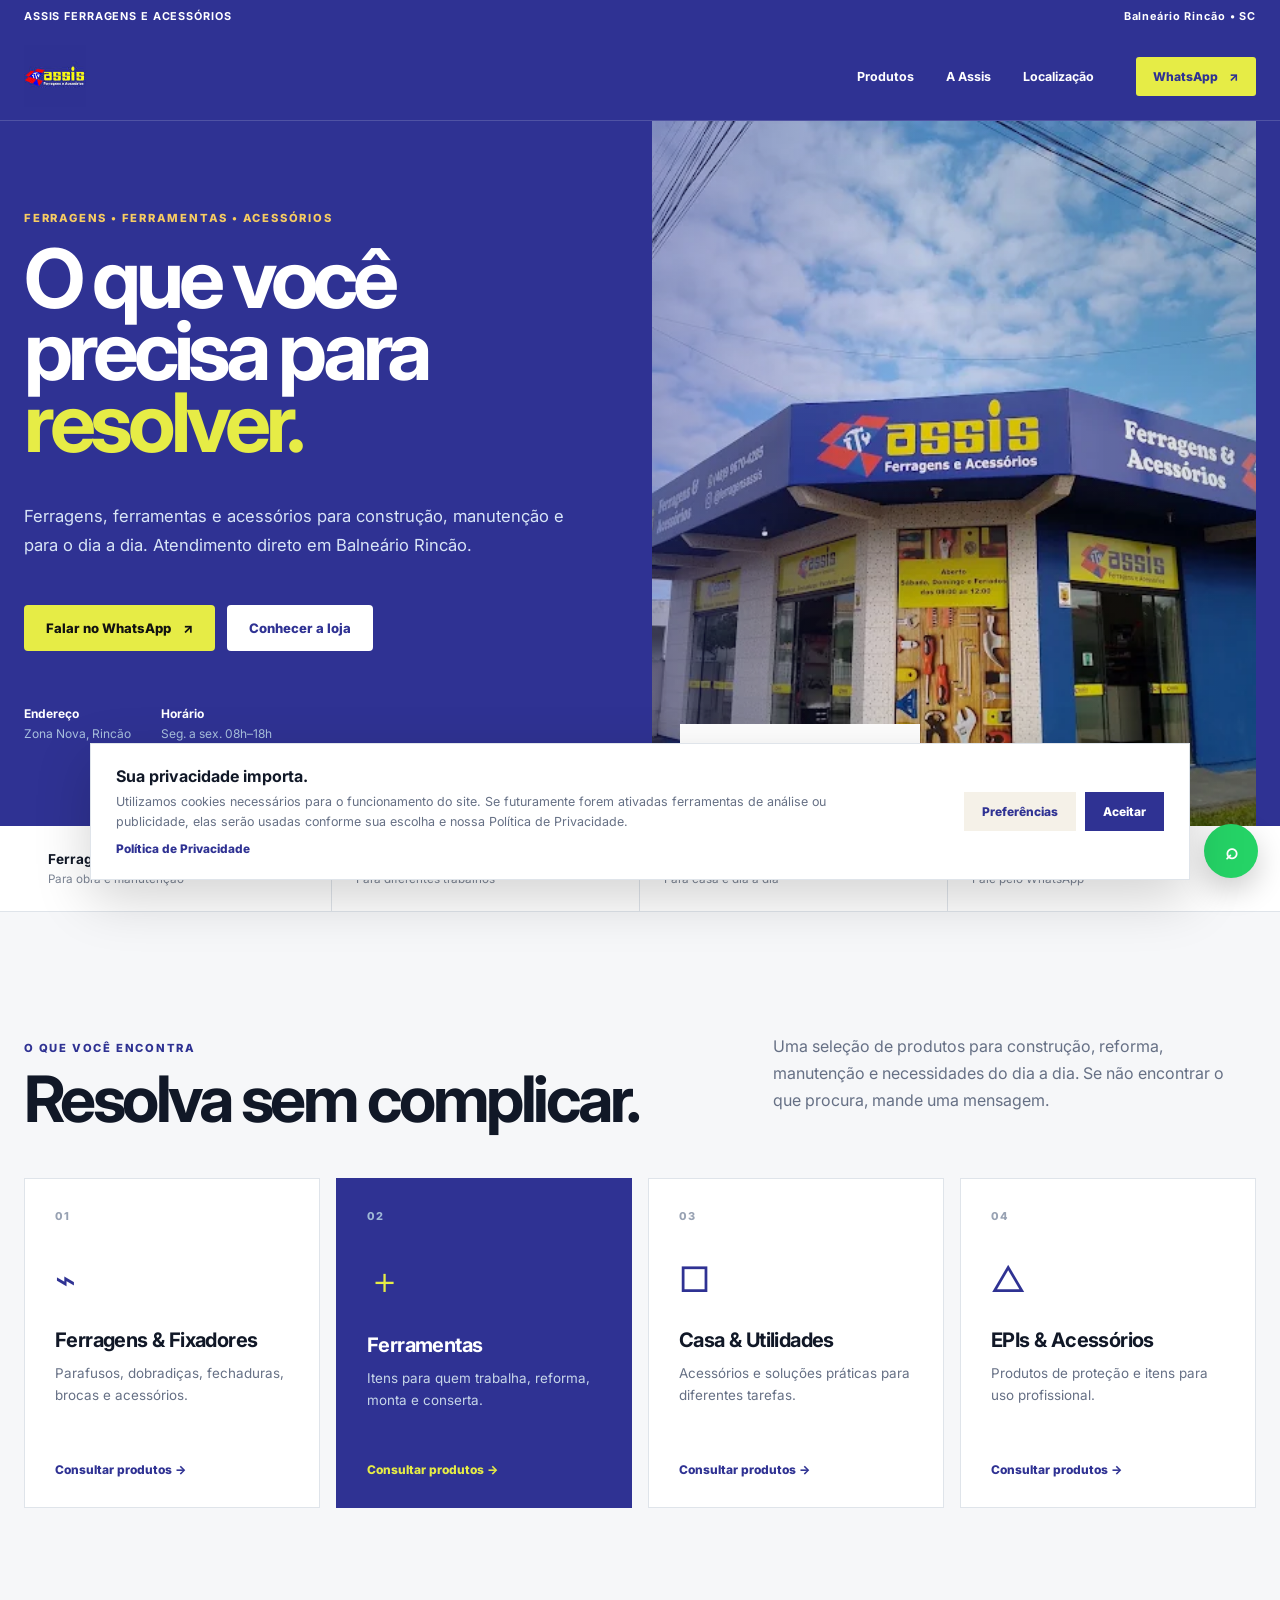
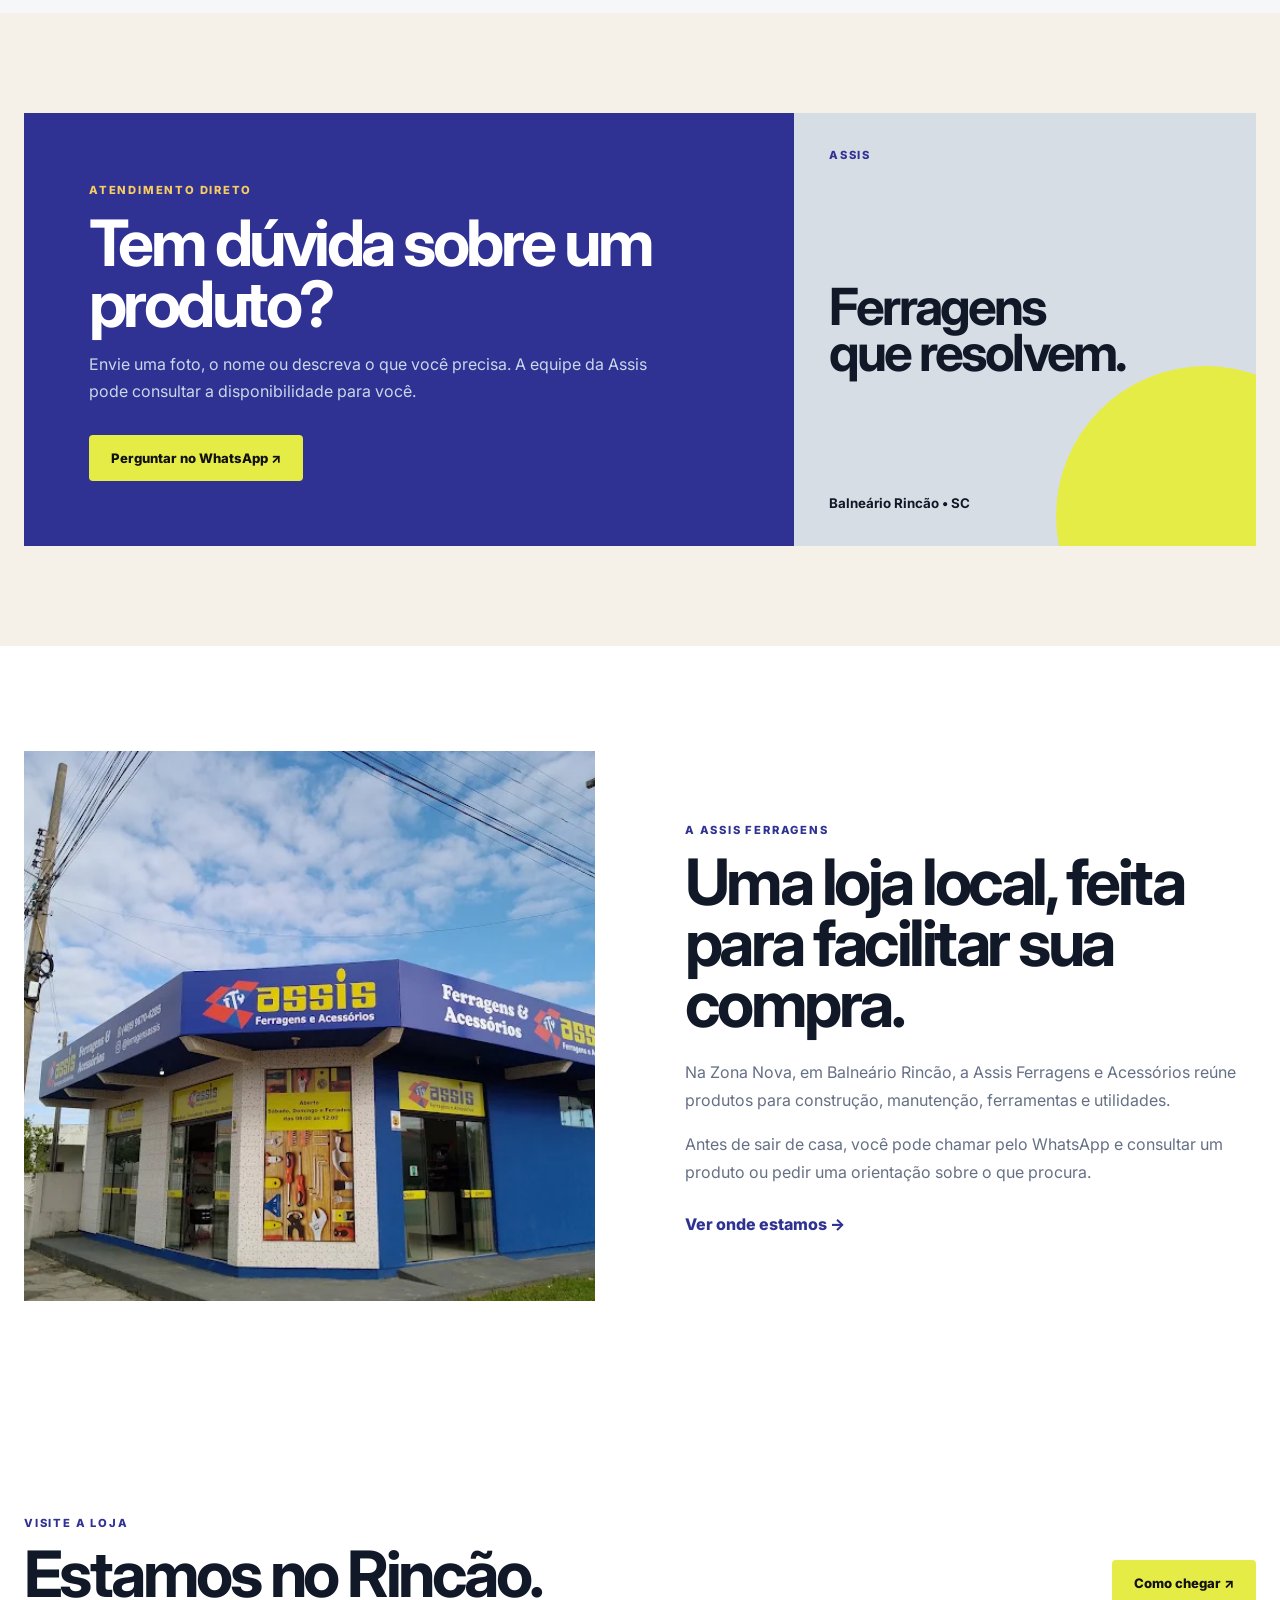
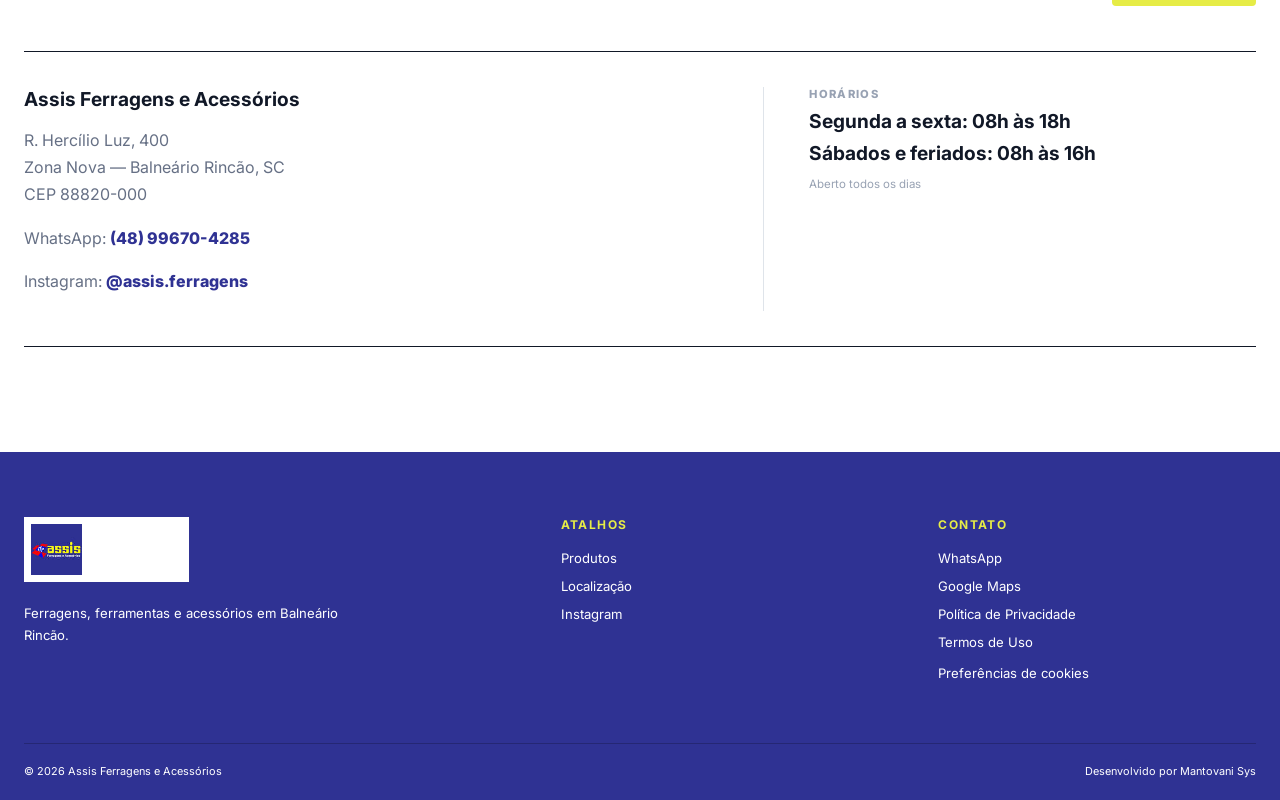
==== index.html @ 4deb63cb "Atualiza botão Como chegar para rota no Google Maps" ====
<!doctype html>
<html lang="pt-BR">

<head>
    <meta charset="utf-8">
    <meta name="viewport" content="width=device-width,initial-scale=1">
    <meta name="description"
        content="Assis Ferragens e Acessórios em Balneário Rincão. Ferragens, ferramentas, acessórios e soluções para sua casa, obra e manutenção.">
    <meta name="theme-color" content="#0b3b78">
    <link rel="icon" href="images/logo.png">
    <link rel="apple-touch-icon" href="images/logo.png">
    <link rel="manifest" href="site.webmanifest">
    <link rel="preconnect" href="https://fonts.googleapis.com">
    <link rel="preconnect" href="https://fonts.gstatic.com" crossorigin>
    <link href="https://fonts.googleapis.com/css2?family=Inter:wght@400;500;600;700;800;900&display=swap"
        rel="stylesheet">
    <link rel="stylesheet" href="css/global.css">
    <link rel="stylesheet" href="css/header.css">
    <link rel="stylesheet" href="css/sections.css">
    <link rel="stylesheet" href="css/footer.css">
    <link rel="stylesheet" href="css/responsive.css">
    <title>Assis Ferragens e Acessórios | Balneário Rincão</title>
</head>

<body>
    <header class="site-header">
        <div class="top-strip">
            <div class="container top-strip-inner"><span>ASSIS FERRAGENS E ACESSÓRIOS</span><span>Balneário Rincão •
                    SC</span></div>
        </div>
        <div class="nav-wrap">
            <div class="container nav">
                <a class="brand" href="#inicio" aria-label="Assis Ferragens"><img src="images/logo.png"
                        alt="Assis Ferragens e Acessórios"></a>
                <nav class="desktop-nav" aria-label="Navegação principal"><a href="#produtos">Produtos</a><a
                        href="#sobre">A Assis</a><a href="#localizacao">Localização</a></nav>
                <a class="nav-whatsapp" href="https://wa.me/5548996704285" target="_blank" rel="noopener">WhatsApp
                    <span>↗</span></a>
                <button class="menu-btn" aria-label="Abrir menu" aria-expanded="false">☰</button>
            </div>
            <nav class="mobile-nav" aria-label="Menu mobile"><a href="#produtos">Produtos</a><a href="#sobre">A
                    Assis</a><a href="#localizacao">Localização</a><a class="mobile-cta"
                    href="https://wa.me/5548996704285" target="_blank" rel="noopener">Falar no WhatsApp</a></nav>
        </div>
    </header>
    <main>
        <section class="hero" id="inicio">
            <div class="container hero-grid">
                <div class="hero-copy">
                    <span class="eyebrow">FERRAGENS • FERRAMENTAS • ACESSÓRIOS</span>
                    <h1>O que você precisa para <em>resolver.</em></h1>
                    <p>Ferragens, ferramentas e acessórios para construção, manutenção e para o dia a dia. Atendimento
                        direto em Balneário Rincão.</p>
                    <div class="hero-actions"><a class="btn btn-primary" href="https://wa.me/5548996704285"
                            target="_blank" rel="noopener">Falar no WhatsApp <span>↗</span></a><a class="btn btn-light"
                            href="#produtos">Conhecer a loja</a></div>
                    <div class="hero-meta"><span><strong>Endereço</strong>Zona Nova,
                            Rincão</span><span><strong>Horário</strong>Seg. a sex. 08h–18h</span></div>
                </div>
                <div class="hero-photo"><img src="images/faxada.png" alt="Fachada da Assis Ferragens e Acessórios">
                    <div class="photo-label"><span>ASSIS FERRAGENS</span><strong>Uma loja perto de você.</strong></div>
                </div>
            </div>
        </section>
        <section class="trust-bar">
            <div class="container trust-grid">
                <div><strong>Ferragens</strong><span>Para obra e manutenção</span></div>
                <div><strong>Ferramentas</strong><span>Para diferentes trabalhos</span></div>
                <div><strong>Acessórios</strong><span>Para casa e dia a dia</span></div>
                <div><strong>Atendimento direto</strong><span>Fale pelo WhatsApp</span></div>
            </div>
        </section>
        <section class="section products" id="produtos">
            <div class="container">
                <div class="section-head split">
                    <div><span class="eyebrow">O que você encontra</span>
                        <h2>Resolva sem complicar.</h2>
                    </div>
                    <p>Uma seleção de produtos para construção, reforma, manutenção e necessidades do dia a dia. Se não
                        encontrar o que procura, mande uma mensagem.</p>
                </div>
                <div class="product-grid">
                    <article class="product-card"><span class="product-number">01</span>
                        <div class="product-icon">⌁</div>
                        <h3>Ferragens & Fixadores</h3>
                        <p>Parafusos, dobradiças, fechaduras, brocas e acessórios.</p><a
                            href="https://wa.me/5548996704285?text=Ol%C3%A1%2C%20procuro%20ferragens%20e%20fixadores."
                            target="_blank" rel="noopener">Consultar produtos →</a>
                    </article>
                    <article class="product-card dark"><span class="product-number">02</span>
                        <div class="product-icon">＋</div>
                        <h3>Ferramentas</h3>
                        <p>Itens para quem trabalha, reforma, monta e conserta.</p><a
                            href="https://wa.me/5548996704285?text=Ol%C3%A1%2C%20procuro%20ferramentas." target="_blank"
                            rel="noopener">Consultar produtos →</a>
                    </article>
                    <article class="product-card"><span class="product-number">03</span>
                        <div class="product-icon">□</div>
                        <h3>Casa & Utilidades</h3>
                        <p>Acessórios e soluções práticas para diferentes tarefas.</p><a
                            href="https://wa.me/5548996704285?text=Ol%C3%A1%2C%20procuro%20produtos%20para%20casa."
                            target="_blank" rel="noopener">Consultar produtos →</a>
                    </article>
                    <article class="product-card"><span class="product-number">04</span>
                        <div class="product-icon">△</div>
                        <h3>EPIs & Acessórios</h3>
                        <p>Produtos de proteção e itens para uso profissional.</p><a
                            href="https://wa.me/5548996704285?text=Ol%C3%A1%2C%20procuro%20EPIs%20e%20acess%C3%B3rios."
                            target="_blank" rel="noopener">Consultar produtos →</a>
                    </article>
                </div>
            </div>
        </section>
        <section class="showcase">
            <div class="container showcase-grid">
                <div class="showcase-copy"><span class="eyebrow">Atendimento direto</span>
                    <h2>Tem dúvida sobre um produto?</h2>
                    <p>Envie uma foto, o nome ou descreva o que você precisa. A equipe da Assis pode consultar a
                        disponibilidade para você.</p><a class="btn btn-primary" href="https://wa.me/5548996704285"
                        target="_blank" rel="noopener">Perguntar no WhatsApp ↗</a>
                </div>
                <div class="showcase-card"><span>ASSIS</span><strong>Ferragens<br>que resolvem.</strong><small>Balneário
                        Rincão • SC</small></div>
            </div>
        </section>
        <section class="section about" id="sobre">
            <div class="container about-grid">
                <div class="about-photo"><img src="images/faxada.png" alt="Fachada da Assis Ferragens e Acessórios"
                        loading="lazy"></div>
                <div class="about-copy"><span class="eyebrow">A Assis Ferragens</span>
                    <h2>Uma loja local, feita para facilitar sua compra.</h2>
                    <p>Na Zona Nova, em Balneário Rincão, a Assis Ferragens e Acessórios reúne produtos para construção,
                        manutenção, ferramentas e utilidades.</p>
                    <p>Antes de sair de casa, você pode chamar pelo WhatsApp e consultar um produto ou pedir uma
                        orientação sobre o que procura.</p><a class="text-link" href="#localizacao">Ver onde estamos
                        →</a>
                </div>
            </div>
        </section>

        <section class="section location" id="localizacao">
            <div class="container">
                <div class="location-head">
                    <div><span class="eyebrow">Visite a loja</span>
                        <h2>Estamos no Rincão.</h2>
                    </div><a class="btn btn-primary"
                        href="https://www.google.com/maps/dir/?api=1&destination=R.%20Herc%C3%ADlio%20Luz%2C%20400%2C%20Balne%C3%A1rio%20Rinc%C3%A3o%2C%20SC"
                        target="_blank" rel="noopener">Como chegar ↗</a>
                </div>
                <div class="location-card">
                    <div><strong>Assis Ferragens e Acessórios</strong>
                        <p>R. Hercílio Luz, 400<br>Zona Nova — Balneário Rincão, SC<br>CEP 88820-000</p>
                        <p>WhatsApp: <a href="https://wa.me/5548996704285" target="_blank" rel="noopener">(48)
                                99670-4285</a></p>
                        <p>Instagram: <a href="https://www.instagram.com/assis.ferragens/" target="_blank"
                                rel="noopener">@assis.ferragens</a></p>
                    </div>
                    <div><span>Horários</span><strong>Segunda a sexta: 08h às 18h</strong><strong>Sábados e feriados:
                            08h às 16h</strong><small>Aberto todos os dias</small></div>
                </div>
            </div>
        </section>
    </main>
    <footer>
        <div class="container footer-grid">
            <div><img src="images/logo.png" alt="Assis Ferragens" class="footer-logo">
                <p>Ferragens, ferramentas e acessórios em Balneário Rincão.</p>
            </div>
            <div>
                <h3>Atalhos</h3><a href="#produtos">Produtos</a><a href="#localizacao">Localização</a><a
                    href="https://www.instagram.com/assis.ferragens/" target="_blank" rel="noopener">Instagram</a>
            </div>
            <div>
                <h3>Contato</h3><a href="https://wa.me/5548996704285" target="_blank" rel="noopener">WhatsApp</a><a
                    href="https://www.google.com/maps/search/?api=1&query=Assis%20Ferragens%20e%20Acess%C3%B3rios%2C%20Balne%C3%A1rio%20Rinc%C3%A3o%2C%20SC"
                    target="_blank" rel="noopener">Google Maps</a><a href="politica-de-privacidade.html">Política de
                    Privacidade</a><a href="termos-de-uso.html">Termos de Uso</a><button class="footer-cookie-link"
                    type="button" data-cookie-settings>Preferências de cookies</button>
            </div>
        </div>
        <div class="container footer-bottom"><span>© <span id="year"></span> Assis Ferragens e
                Acessórios</span><span>Desenvolvido por Mantovani Sys</span></div>
    </footer>
    <div class="cookie-banner" id="cookie-banner" role="dialog" aria-labelledby="cookie-title"
        aria-describedby="cookie-text" hidden>
        <div><strong id="cookie-title">Sua privacidade importa.</strong>
            <p id="cookie-text">Utilizamos cookies necessários para o funcionamento do site. Se futuramente forem
                ativadas ferramentas de análise ou publicidade, elas serão usadas conforme sua escolha e nossa Política
                de Privacidade.</p><a href="politica-de-privacidade.html">Política de Privacidade</a>
        </div>
        <div class="cookie-actions"><button class="cookie-secondary" type="button"
                data-cookie-settings>Preferências</button><button class="cookie-primary" type="button"
                data-cookie-accept>Aceitar</button></div>
    </div>
    <div class="cookie-modal" id="cookie-modal" role="dialog" aria-modal="true" aria-labelledby="cookie-modal-title"
        hidden>
        <div class="cookie-modal-card"><button class="cookie-close" type="button" data-cookie-close
                aria-label="Fechar">×</button><span class="eyebrow">Privacidade</span>
            <h2 id="cookie-modal-title">Preferências de cookies</h2>
            <p>Escolha quais categorias de cookies não essenciais você permite. Os necessários permanecem ativos para o
                funcionamento básico do site.</p>
            <label class="cookie-option"><span><strong>Necessários</strong><small>Funcionamento básico e
                        segurança.</small></span><input type="checkbox" checked disabled></label>
            <label class="cookie-option"><span><strong>Análise</strong><small>Métricas de acesso e
                        desempenho.</small></span><input id="cookie-analytics" type="checkbox"></label>
            <label class="cookie-option"><span><strong>Publicidade</strong><small>Recursos de publicidade, como Google
                        Ads, quando ativados.</small></span><input id="cookie-ads" type="checkbox"></label>
            <div class="cookie-modal-actions"><button class="cookie-secondary" type="button"
                    data-cookie-close>Cancelar</button><button class="cookie-primary" type="button"
                    data-cookie-save>Salvar preferências</button></div>
        </div>
    </div>
    <a class="floating-whatsapp" href="https://wa.me/5548996704285" target="_blank" rel="noopener"
        aria-label="Falar no WhatsApp">⌕</a>
    <script src="js/main.js"></script>
</body>

</html>
---- css/global.css ----
@import url("./variables.css");

* {
    box-sizing: border-box
}

html {
    scroll-behavior: smooth
}

body {
    margin: 0;
    background: #f6f7f9;
    color: var(--text);
    font-family: Inter, Arial, sans-serif;
    -webkit-font-smoothing: antialiased
}

a {
    text-decoration: none;
    color: inherit
}

img {
    max-width: 100%;
    display: block
}

button {
    font: inherit
}

.container {
    width: min(calc(100% - 48px), 1240px);
    margin: auto
}

.section {
    padding: 105px 0
}

.eyebrow {
    display: inline-block;
    font-size: .7rem;
    font-weight: 800;
    letter-spacing: .16em;
    color: var(--blue);
    text-transform: uppercase
}

.section-head {
    margin-bottom: 48px
}

.section-head h2,
.location h2 {
    font-size: clamp(2.5rem, 5vw, 4.5rem);
    line-height: .98;
    letter-spacing: -.055em;
    margin: 12px 0 0
}

.section-head p {
    max-width: 560px;
    color: #667085;
    line-height: 1.7
}

.section-head.split {
    display: grid;
    grid-template-columns: 1fr .7fr;
    gap: 60px;
    align-items: end
}

.section-head.centered {
    text-align: center
}

.section-head.centered p {
    margin: 18px auto 0
}

.btn {
    display: inline-flex;
    align-items: center;
    justify-content: center;
    gap: 12px;
    padding: 15px 22px;
    border-radius: 4px;
    font-size: .82rem;
    font-weight: 800;
    transition: .25s
}

.btn:hover {
    transform: translateY(-2px)
}

.btn-primary {
    background: var(--yellow);
    color: #111
}

.btn-light {
    background: #fff;
    color: var(--blue)
}

.text-link {
    display: inline-block;
    margin-top: 12px;
    color: var(--blue);
    font-weight: 800
}

.legal-page {
    background: #f6f7f9;
    padding: 90px 0
}

.legal-page .container {
    max-width: 900px
}

.legal-page h1 {
    font-size: clamp(2.8rem, 6vw, 5rem);
    line-height: .95;
    letter-spacing: -.06em;
    margin: 14px 0 12px;
    color: hsl(238, 52%, 38%)
}

.legal-page h2 {
    font-size: 1.25rem;
    margin: 38px 0 10px;
    color: #111827
}

.legal-page p {
    color: #667085;
    line-height: 1.8;
    font-size: .92rem
}

.legal-page a {
    color: hsl(238, 52%, 38%);
    font-weight: 700
}

.legal-updated {
    font-size: .75rem !important;
    color: #98a2b3 !important;
    margin-bottom: 45px
}

.legal-page .text-link {
    display: inline-block;
    margin-top: 30px
}
---- css/header.css ----
.site-header {
    position: sticky;
    top: 0;
    z-index: 100;
    background: hsl(238, 52%, 38%)
}

.top-strip {
    background: hsl(238, 52%, 38%);
    color: #fff;
    font-size: .68rem;
    font-weight: 700;
    letter-spacing: .08em
}

.top-strip-inner {
    min-height: 32px;
    display: flex;
    justify-content: space-between;
    align-items: center
}

.nav-wrap {
    border-bottom: 1px solid rgba(255, 255, 255, .16);
    background: hsl(238, 52%, 38%)
}

.nav {
    height: 88px;
    display: flex;
    align-items: center;
    gap: 42px
}

.brand {
    width: 170px;
    flex: none
}

.brand img {
    max-height: 62px;
    width: auto;
    object-fit: contain
}

.desktop-nav {
    display: flex;
    align-items: center;
    gap: 32px;
    margin-left: auto
}

.desktop-nav a {
    font-size: .78rem;
    font-weight: 700;
    color: #fff;
    transition: .2s
}

.desktop-nav a:hover {
    color: hsl(62, 81%, 60%)
}

.nav-whatsapp {
    background: hsl(62, 81%, 60%);
    color: hsl(238, 52%, 38%);
    padding: 12px 17px;
    border-radius: 3px;
    font-size: .76rem;
    font-weight: 800
}

.nav-whatsapp span {
    margin-left: 8px
}

.menu-btn {
    display: none;
    border: 0;
    background: none;
    color: #fff;
    font-size: 1.7rem
}

.mobile-nav {
    display: none
}
---- css/sections.css ----
.hero {
     position: relative;
     overflow: hidden;
     background: var(--blue);
     color: #fff
 }

 .hero-grid {
     display: grid;
     grid-template-columns: 1.02fr .98fr;
     min-height: 650px
 }

 .hero-copy {
     padding: 90px 65px 85px 0;
     display: flex;
     flex-direction: column;
     justify-content: center;
     position: relative;
     z-index: 2
 }

 .hero-copy .eyebrow {
     color: #f7cc62
 }

 .hero h1 {
     font-size: clamp(3.4rem, 6.4vw, 6.7rem);
     line-height: .88;
     letter-spacing: -.065em;
     margin: 18px 0 26px;
     max-width: 720px
 }

 .hero h1 em {
     font-style: normal;
     color: var(--yellow)
 }

 .hero-copy>p {
     font-size: 1.04rem;
     line-height: 1.75;
     color: #d8e5f6;
     max-width: 610px
 }

 .hero-actions {
     display: flex;
     gap: 12px;
     margin-top: 28px
 }

 .hero-meta {
     display: flex;
     gap: 30px;
     margin-top: 55px;
     color: #a9c1de;
     font-size: .75rem
 }

 .hero-meta span {
     display: flex;
     flex-direction: column;
     gap: 5px
 }

 .hero-meta strong {
     color: #fff
 }

 .hero-photo {
     position: relative;
     min-height: 650px;
     overflow: hidden;
     background: hsl(238, 52%, 30%)
 }

 .hero-photo:after {
     content: "";
     position: absolute;
     inset: 0;
     background: linear-gradient(90deg, hsla(238, 52%, 38%, .35), transparent 45%, rgba(0, 0, 0, .1))
 }

 .hero-photo img {
     width: 100%;
     height: 100%;
     object-fit: cover
 }

 .photo-label {
     position: absolute;
     left: 28px;
     bottom: 28px;
     z-index: 2;
     background: #fff;
     color: #111;
     padding: 18px 22px;
     display: flex;
     flex-direction: column;
     gap: 5px;
     min-width: 240px
 }

 .photo-label span {
     font-size: .65rem;
     letter-spacing: .14em;
     font-weight: 800;
     color: var(--blue)
 }

 .photo-label strong {
     font-size: 1.05rem
 }

 .trust-bar {
     background: #fff;
     border-bottom: 1px solid var(--line)
 }

 .trust-grid {
     display: grid;
     grid-template-columns: repeat(4, 1fr)
 }

 .trust-grid>div {
     padding: 25px 24px;
     border-right: 1px solid var(--line);
     display: flex;
     flex-direction: column;
     gap: 5px
 }

 .trust-grid>div:last-child {
     border-right: 0
 }

 .trust-grid strong {
     font-size: .85rem
 }

 .trust-grid span {
     font-size: .73rem;
     color: #7b8494
 }

 .product-grid {
     display: grid;
     grid-template-columns: repeat(4, 1fr);
     gap: 16px
 }

 .product-card {
     background: #fff;
     border: 1px solid var(--line);
     padding: 30px;
     min-height: 330px;
     display: flex;
     flex-direction: column;
     position: relative;
     transition: .3s
 }

 .product-card:hover {
     transform: translateY(-6px);
     box-shadow: 0 22px 50px rgba(11, 59, 120, .1)
 }

 .product-card.dark {
     background: var(--blue);
     color: #fff;
     border-color: var(--blue)
 }

 .product-number {
     font-size: .68rem;
     font-weight: 800;
     letter-spacing: .12em;
     color: #98a2b3
 }

 .dark .product-number {
     color: #9fb8d7
 }

 .product-icon {
     font-size: 2.2rem;
     margin: 35px 0 28px;
     color: var(--blue)
 }

 .dark .product-icon {
     color: var(--yellow)
 }

 .product-card h3 {
     font-size: 1.25rem;
     margin: 0 0 10px;
     letter-spacing: -.03em
 }

 .product-card p {
     font-size: .84rem;
     line-height: 1.65;
     color: #667085;
     margin: 0
 }

 .dark p {
     color: #c7d6e9
 }

 .product-card a {
     margin-top: auto;
     padding-top: 25px;
     font-size: .75rem;
     font-weight: 800;
     color: var(--blue)
 }

 .dark a {
     color: var(--yellow)
 }

 .showcase {
     background: var(--cream);
     padding: 100px 0
 }

 .showcase-grid {
     display: grid;
     grid-template-columns: 1.25fr .75fr;
     min-height: 390px
 }

 .showcase-copy {
     background: var(--blue);
     color: #fff;
     padding: 65px
 }

 .showcase-copy .eyebrow {
     color: #f7cc62
 }

 .showcase-copy h2 {
     font-size: clamp(2.5rem, 5vw, 4.3rem);
     line-height: .95;
     letter-spacing: -.055em;
     margin: 15px 0
 }

 .showcase-copy p {
     max-width: 570px;
     color: #cad8e9;
     line-height: 1.7;
     margin-bottom: 30px
 }

 .showcase-card {
     background: #d7dde4;
     display: flex;
     flex-direction: column;
     justify-content: space-between;
     padding: 35px;
     position: relative;
     overflow: hidden
 }

 .showcase-card:before {
     content: "";
     position: absolute;
     width: 300px;
     height: 300px;
     border-radius: 50%;
     background: var(--yellow);
     right: -100px;
     bottom: -120px
 }

 .showcase-card span,
 .showcase-card strong,
 .showcase-card small {
     position: relative
 }

 .showcase-card span {
     font-size: .7rem;
     letter-spacing: .16em;
     font-weight: 800;
     color: var(--blue)
 }

 .showcase-card strong {
     font-size: clamp(2.5rem, 4vw, 4rem);
     line-height: .9;
     letter-spacing: -.055em
 }

 .showcase-card small {
     font-weight: 700
 }

 .about {
     background: #fff
 }

 .about-grid {
     display: grid;
     grid-template-columns: 1fr 1fr;
     gap: 90px;
     align-items: center
 }

 .about-photo {
     height: 550px;
     overflow: hidden
 }

 .about-photo img {
     width: 100%;
     height: 100%;
     object-fit: cover
 }

 .about-copy h2 {
     font-size: clamp(2.5rem, 5vw, 4.4rem);
     line-height: .95;
     letter-spacing: -.055em;
     margin: 14px 0 24px
 }

 .about-copy p {
     color: #667085;
     line-height: 1.75;
     max-width: 560px
 }

 .reviews {
     background: #f6f7f9
 }

 .review-layout {
     display: grid;
     grid-template-columns: .75fr 1.25fr;
     gap: 18px
 }

 .review-score {
     background: var(--blue);
     color: #fff;
     padding: 45px;
     display: flex;
     flex-direction: column;
     align-items: flex-start;
     justify-content: center
 }

 .google-mark {
     font-size: 3rem;
     font-weight: 900;
     color: #fff;
     line-height: 1;
     margin-bottom: 28px
 }

 .review-score strong {
     font-size: 1.5rem
 }

 .review-score p {
     color: #c6d6e8;
     line-height: 1.65;
     font-size: .9rem;
     max-width: 340px;
     margin: 12px 0 28px
 }

 .map-card {
     min-height: 390px;
     background: #e7eaee
 }

 .map-card iframe {
     width: 100%;
     height: 100%;
     min-height: 390px;
     border: 0
 }

 .location {
     background: #fff
 }

 .location-head {
     display: flex;
     justify-content: space-between;
     align-items: end;
     margin-bottom: 45px
 }

 .location-card {
     display: grid;
     grid-template-columns: 1.2fr .8fr;
     border-top: 1px solid var(--text);
     border-bottom: 1px solid var(--text);
     padding: 35px 0
 }

 .location-card>div:last-child {
     border-left: 1px solid var(--line);
     padding-left: 45px;
     display: flex;
     flex-direction: column;
     gap: 8px
 }

 .location-card strong {
     font-size: 1.2rem
 }

 .location-card p {
     color: #667085;
     line-height: 1.7
 }

 .location-card a {
     color: var(--blue);
     font-weight: 800
 }

 .location-card span {
     font-size: .7rem;
     text-transform: uppercase;
     letter-spacing: .12em;
     color: #98a2b3;
     font-weight: 800
 }
---- css/footer.css ----
footer {
    background: hsl(238, 52%, 38%);
    color: #fff;
    padding: 65px 0 22px
}

.footer-grid {
    display: grid;
    grid-template-columns: 1.5fr 1fr 1fr;
    gap: 60px
}

.footer-logo {
    width: 165px;
    max-height: 65px;
    object-fit: contain;
    object-position: left center;
    background: #fff;
    padding: 7px;
    margin-bottom: 20px
}

.footer-grid p {
    max-width: 340px;
    line-height: 1.7;
    font-size: .82rem
}

.footer-grid h3 {
    color: hsl(62, 81%, 60%);
    font-size: .75rem;
    text-transform: uppercase;
    letter-spacing: .12em;
    margin: 0 0 18px
}

.footer-grid>div:not(:first-child) a {
    display: block;
    font-size: .82rem;
    margin: 0 0 12px
}

.footer-grid a:hover {
    color: #fff
}

.footer-bottom {
    border-top: 1px solid hsl(238, 52%, 30%);
    margin-top: 50px;
    padding-top: 20px;
    display: flex;
    justify-content: space-between;
    gap: 20px;
    flex-wrap: wrap;
    font-size: .68rem
}

.floating-whatsapp {
    position: fixed;
    right: 22px;
    bottom: 22px;
    width: 54px;
    height: 54px;
    border-radius: 50%;
    display: grid;
    place-items: center;
    background: #25d366;
    color: #fff;
    font-size: 1.35rem;
    font-weight: 900;
    box-shadow: 0 12px 30px rgba(0, 0, 0, .2);
    z-index: 90
}

.review-count {
    font-size: .8rem;
    color: hsl(62, 81%, 60%);
    font-weight: 800;
    margin-top: 6px;
    letter-spacing: .08em
}

.review-score .btn {
    margin-top: 4px
}

.location-card small {
    display: block;
    color: #98a2b3;
    font-size: .72rem;
    margin-top: 4px
}

.footer-cookie-link {
    background: none;
    border: 0;
    color: inherit;
    padding: 0;
    margin: 0 0 12px;
    font: inherit;
    font-size: .82rem;
    text-align: left;
    cursor: pointer
}

.footer-cookie-link:hover {
    color: #fff
}

.cookie-banner {
    position: fixed;
    left: 20px;
    right: 20px;
    bottom: 20px;
    z-index: 200;
    display: flex;
    align-items: center;
    justify-content: space-between;
    gap: 25px;
    background: #fff;
    border: 1px solid #dfe4ea;
    box-shadow: 0 18px 55px rgba(0, 0, 0, .18);
    padding: 22px 25px;
    max-width: 1100px;
    margin: auto
}

.cookie-banner[hidden],
.cookie-modal[hidden] {
    display: none
}

.cookie-banner strong {
    display: block;
    color: #111827;
    margin-bottom: 6px
}

.cookie-banner p {
    margin: 0 0 6px;
    color: #667085;
    font-size: .78rem;
    line-height: 1.55;
    max-width: 760px
}

.cookie-banner a {
    font-size: .74rem;
    color: hsl(238, 52%, 38%);
    font-weight: 800
}

.cookie-actions {
    display: flex;
    gap: 9px;
    flex-shrink: 0
}

.cookie-primary,
.cookie-secondary {
    border: 0;
    padding: 12px 18px;
    font: inherit;
    font-size: .75rem;
    font-weight: 800;
    cursor: pointer
}

.cookie-primary {
    background: hsl(238, 52%, 38%);
    color: #fff
}

.cookie-secondary {
    background: #f5f1e8;
    color: hsl(238, 52%, 38%)
}

.cookie-modal {
    position: fixed;
    inset: 0;
    z-index: 210;
    background: rgba(3, 15, 30, .62);
    display: grid;
    place-items: center;
    padding: 20px
}

.cookie-modal-card {
    position: relative;
    background: #fff;
    width: min(520px, 100%);
    padding: 35px;
    box-shadow: 0 25px 80px rgba(0, 0, 0, .25)
}

.cookie-modal-card h2 {
    font-size: 2rem;
    line-height: 1;
    margin: 10px 0 12px
}

.cookie-modal-card>p {
    color: #667085;
    font-size: .82rem;
    line-height: 1.6
}

.cookie-close {
    position: absolute;
    right: 18px;
    top: 14px;
    border: 0;
    background: none;
    font-size: 1.8rem;
    cursor: pointer;
    color: #667085
}

.cookie-option {
    display: flex;
    align-items: center;
    justify-content: space-between;
    gap: 20px;
    padding: 17px 0;
    border-top: 1px solid #dfe4ea
}

.cookie-option span {
    display: flex;
    flex-direction: column;
    gap: 5px
}

.cookie-option strong {
    font-size: .85rem
}

.cookie-option small {
    font-size: .72rem;
    color: #667085
}

.cookie-option input {
    width: 18px;
    height: 18px;
    accent-color: hsl(238, 52%, 38%)
}

.cookie-modal-actions {
    display: flex;
    justify-content: flex-end;
    gap: 9px;
    margin-top: 25px
}

@media(max-width:700px) {
    .cookie-banner {
        left: 12px;
        right: 12px;
        bottom: 12px;
        display: block;
        padding: 18px
    }

    .cookie-actions {
        margin-top: 15px
    }

    .cookie-primary,
    .cookie-secondary {
        flex: 1
    }

    .cookie-modal-card {
        padding: 28px 22px
    }
}
---- css/responsive.css ----
@media(max-width:1000px) {
    .desktop-nav {
        display: none
    }

    .nav-whatsapp {
        display: none
    }

    .menu-btn {
        display: block;
        margin-left: auto
    }

    .mobile-nav.open {
        display: flex;
        flex-direction: column;
        padding: 12px 24px 24px;
        gap: 4px
    }

    .mobile-nav a {
        padding: 13px 0;
        font-weight: 700;
        border-bottom: 1px solid var(--line)
    }

    .mobile-nav .mobile-cta {
        background: var(--blue);
        color: #fff;
        text-align: center;
        border: 0;
        margin-top: 8px
    }

    .hero-grid {
        grid-template-columns: 1fr
    }

    .hero-copy {
        padding: 75px 0 60px
    }

    .hero-photo {
        min-height: 500px
    }

    .product-grid {
        grid-template-columns: repeat(2, 1fr)
    }

    .about-grid {
        gap: 45px
    }

    .section-head.split {
        grid-template-columns: 1fr
    }

    .review-layout {
        grid-template-columns: 1fr
    }

    .location-card {
        grid-template-columns: 1fr;
        gap: 25px
    }

    .location-card>div:last-child {
        border-left: 0;
        border-top: 1px solid var(--line);
        padding: 25px 0 0
    }

    .footer-grid {
        grid-template-columns: 1fr 1fr
    }

    .footer-grid>div:first-child {
        grid-column: 1/-1
    }
}

@media(max-width:620px) {
    .container {
        width: calc(100% - 30px)
    }

    .top-strip-inner {
        justify-content: center
    }

    .top-strip-inner span:last-child {
        display: none
    }

    .nav {
        height: 72px
    }

    .brand {
        width: 135px
    }

    .brand img {
        max-height: 52px
    }

    .section {
        padding: 75px 0
    }

    .hero-copy {
        padding: 60px 0
    }

    .hero h1 {
        font-size: clamp(3.2rem, 16vw, 5rem)
    }

    .hero-actions {
        flex-direction: column;
        align-items: stretch
    }

    .hero-meta {
        gap: 18px;
        flex-wrap: wrap;
        margin-top: 38px
    }

    .hero-photo {
        min-height: 390px
    }

    .photo-label {
        left: 15px;
        bottom: 15px;
        min-width: 0;
        right: 15px
    }

    .trust-grid {
        grid-template-columns: 1fr 1fr
    }

    .trust-grid>div {
        padding: 20px 15px
    }

    .trust-grid>div:nth-child(2) {
        border-right: 0
    }

    .product-grid {
        grid-template-columns: 1fr
    }

    .product-card {
        min-height: 285px
    }

    .showcase {
        padding: 70px 0
    }

    .showcase-grid {
        grid-template-columns: 1fr
    }

    .showcase-copy {
        padding: 45px 28px
    }

    .showcase-card {
        min-height: 300px
    }

    .about-grid {
        grid-template-columns: 1fr
    }

    .about-photo {
        height: 390px
    }

    .review-score {
        padding: 35px 28px
    }

    .map-card iframe {
        min-height: 330px
    }

    .location-head {
        display: block
    }

    .location-head .btn {
        margin-top: 25px
    }

    .footer-grid {
        grid-template-columns: 1fr;
        gap: 35px
    }

    .footer-grid>div:first-child {
        grid-column: auto
    }

    .footer-bottom {
        display: block
    }

    .footer-bottom span {
        display: block;
        margin-bottom: 8px
    }
}
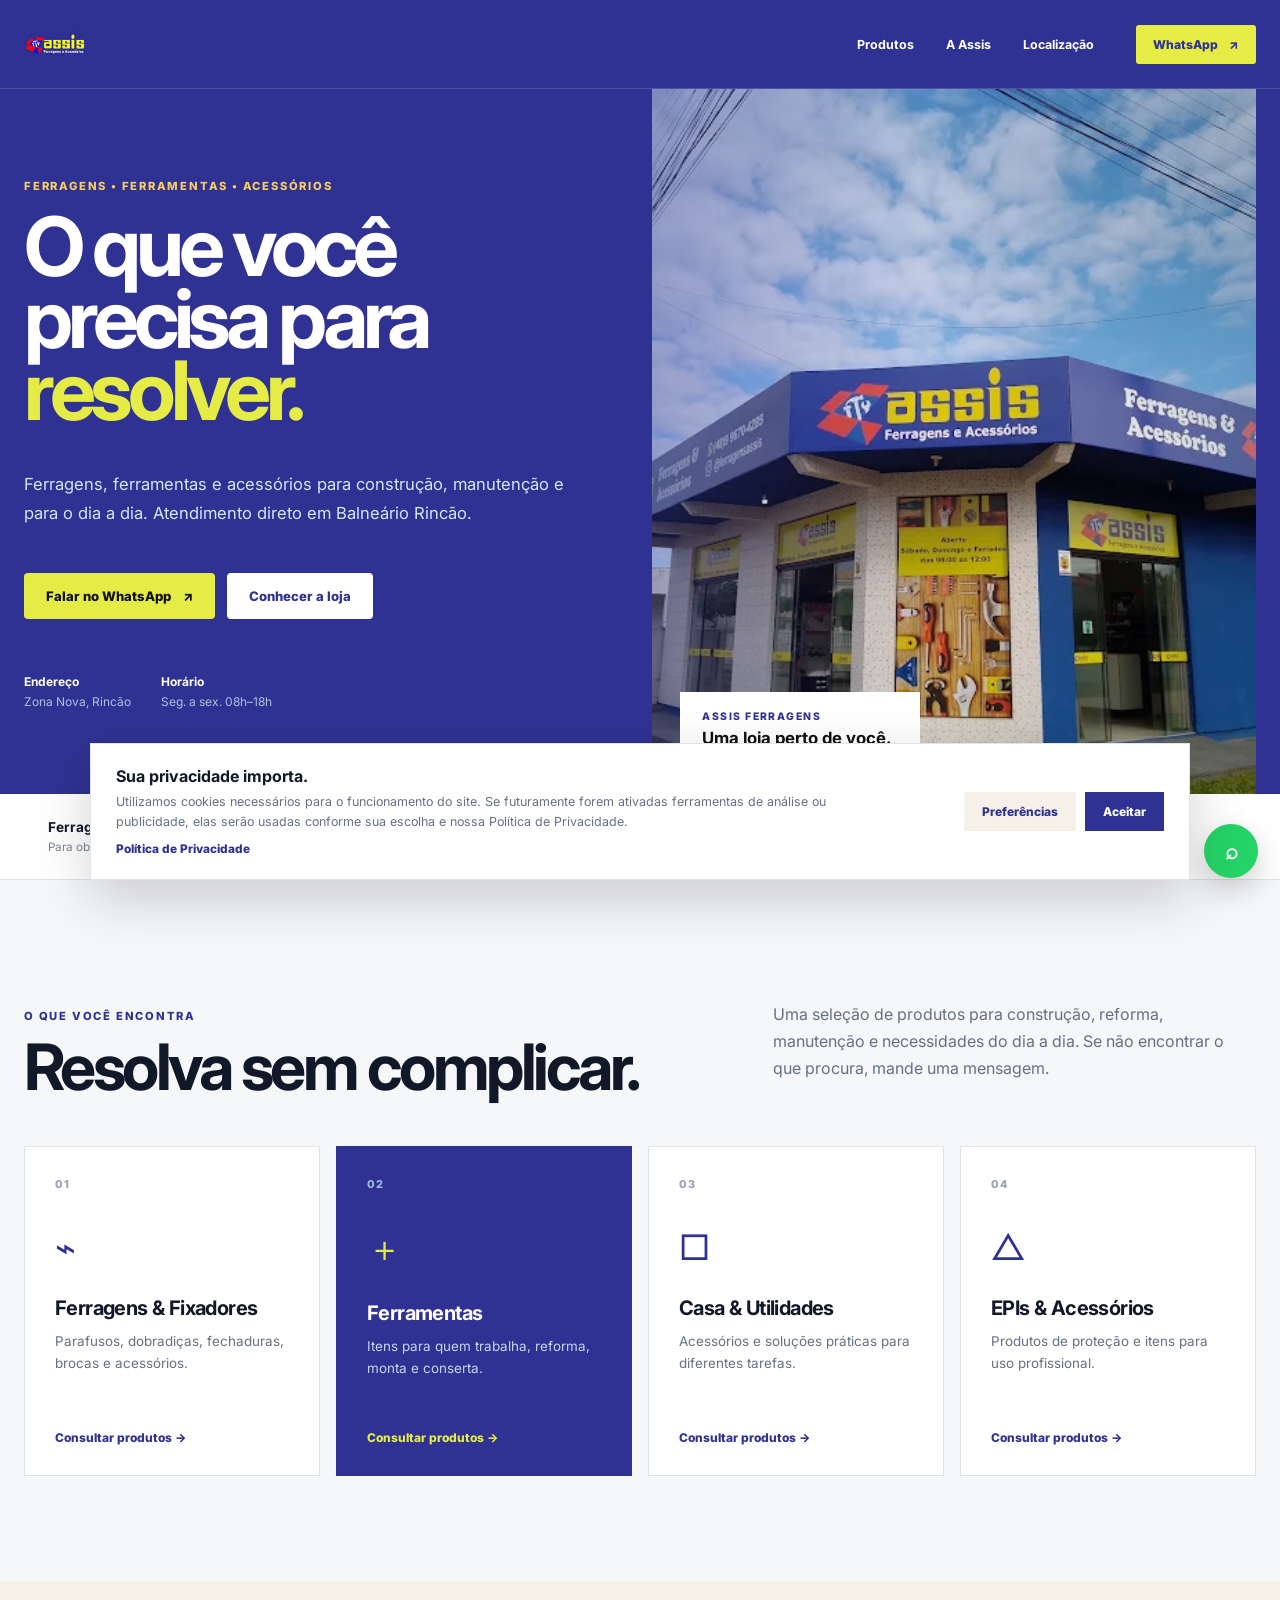
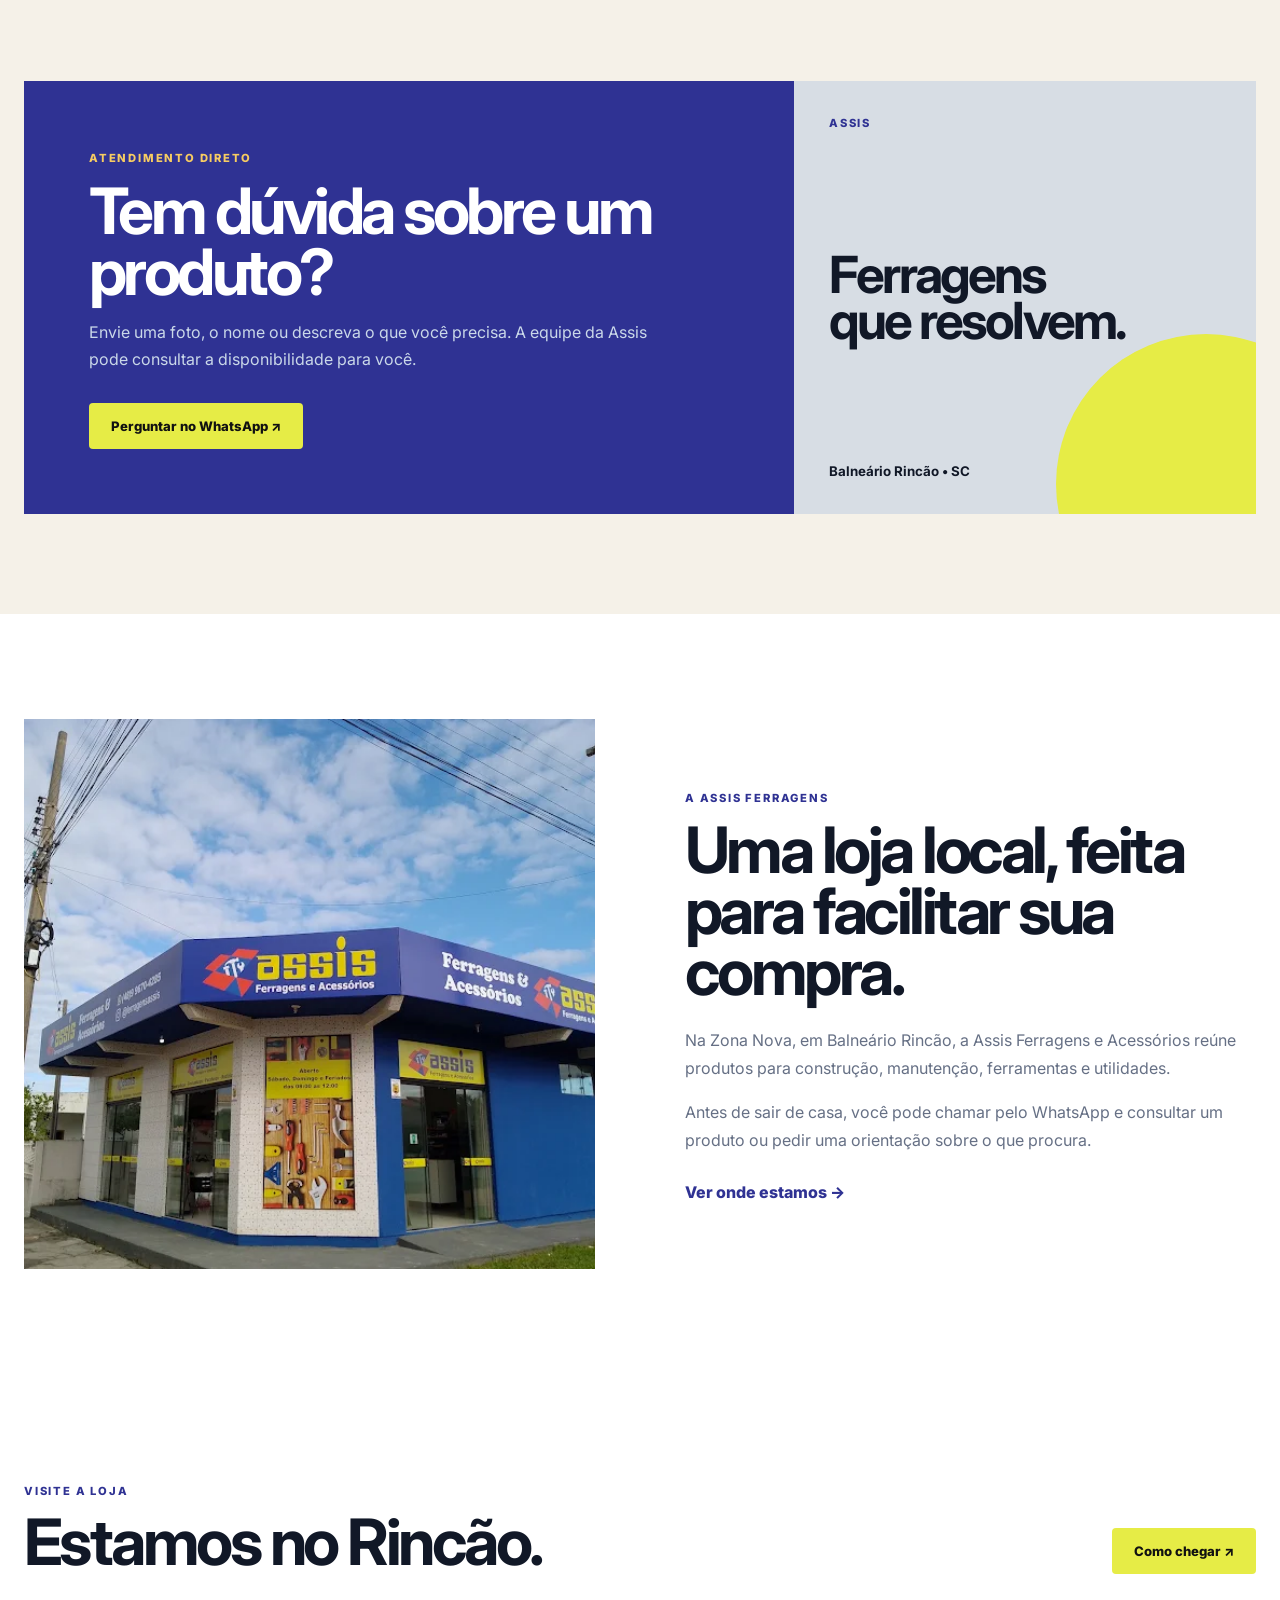
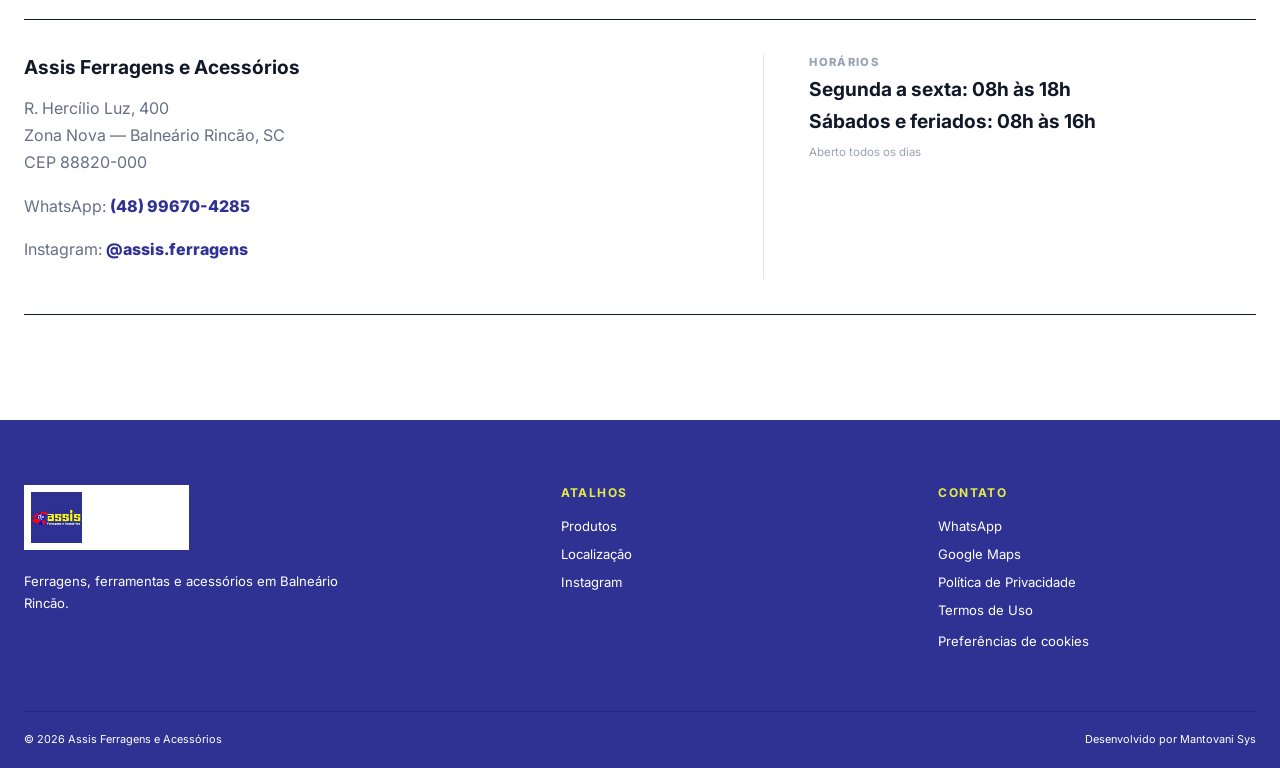
==== commit 72650947: "a" ====
--- a/index.html
+++ b/index.html
@@ -24,10 +24,6 @@
 
 <body>
     <header class="site-header">
-        <div class="top-strip">
-            <div class="container top-strip-inner"><span>ASSIS FERRAGENS E ACESSÓRIOS</span><span>Balneário Rincão •
-                    SC</span></div>
-        </div>
         <div class="nav-wrap">
             <div class="container nav">
                 <a class="brand" href="#inicio" aria-label="Assis Ferragens"><img src="images/logo.png"
@@ -144,7 +140,7 @@
                     <div><span class="eyebrow">Visite a loja</span>
                         <h2>Estamos no Rincão.</h2>
                     </div><a class="btn btn-primary"
-                        href="https://www.google.com/maps/dir/?api=1&destination=R.%20Herc%C3%ADlio%20Luz%2C%20400%2C%20Balne%C3%A1rio%20Rinc%C3%A3o%2C%20SC"
+                        href="https://www.google.com/maps/search/?api=1&query=R.%20Herc%C3%ADlio%20Luz%2C%20400%2C%20Balne%C3%A1rio%20Rinc%C3%A3o%2C%20SC"
                         target="_blank" rel="noopener">Como chegar ↗</a>
                 </div>
                 <div class="location-card">
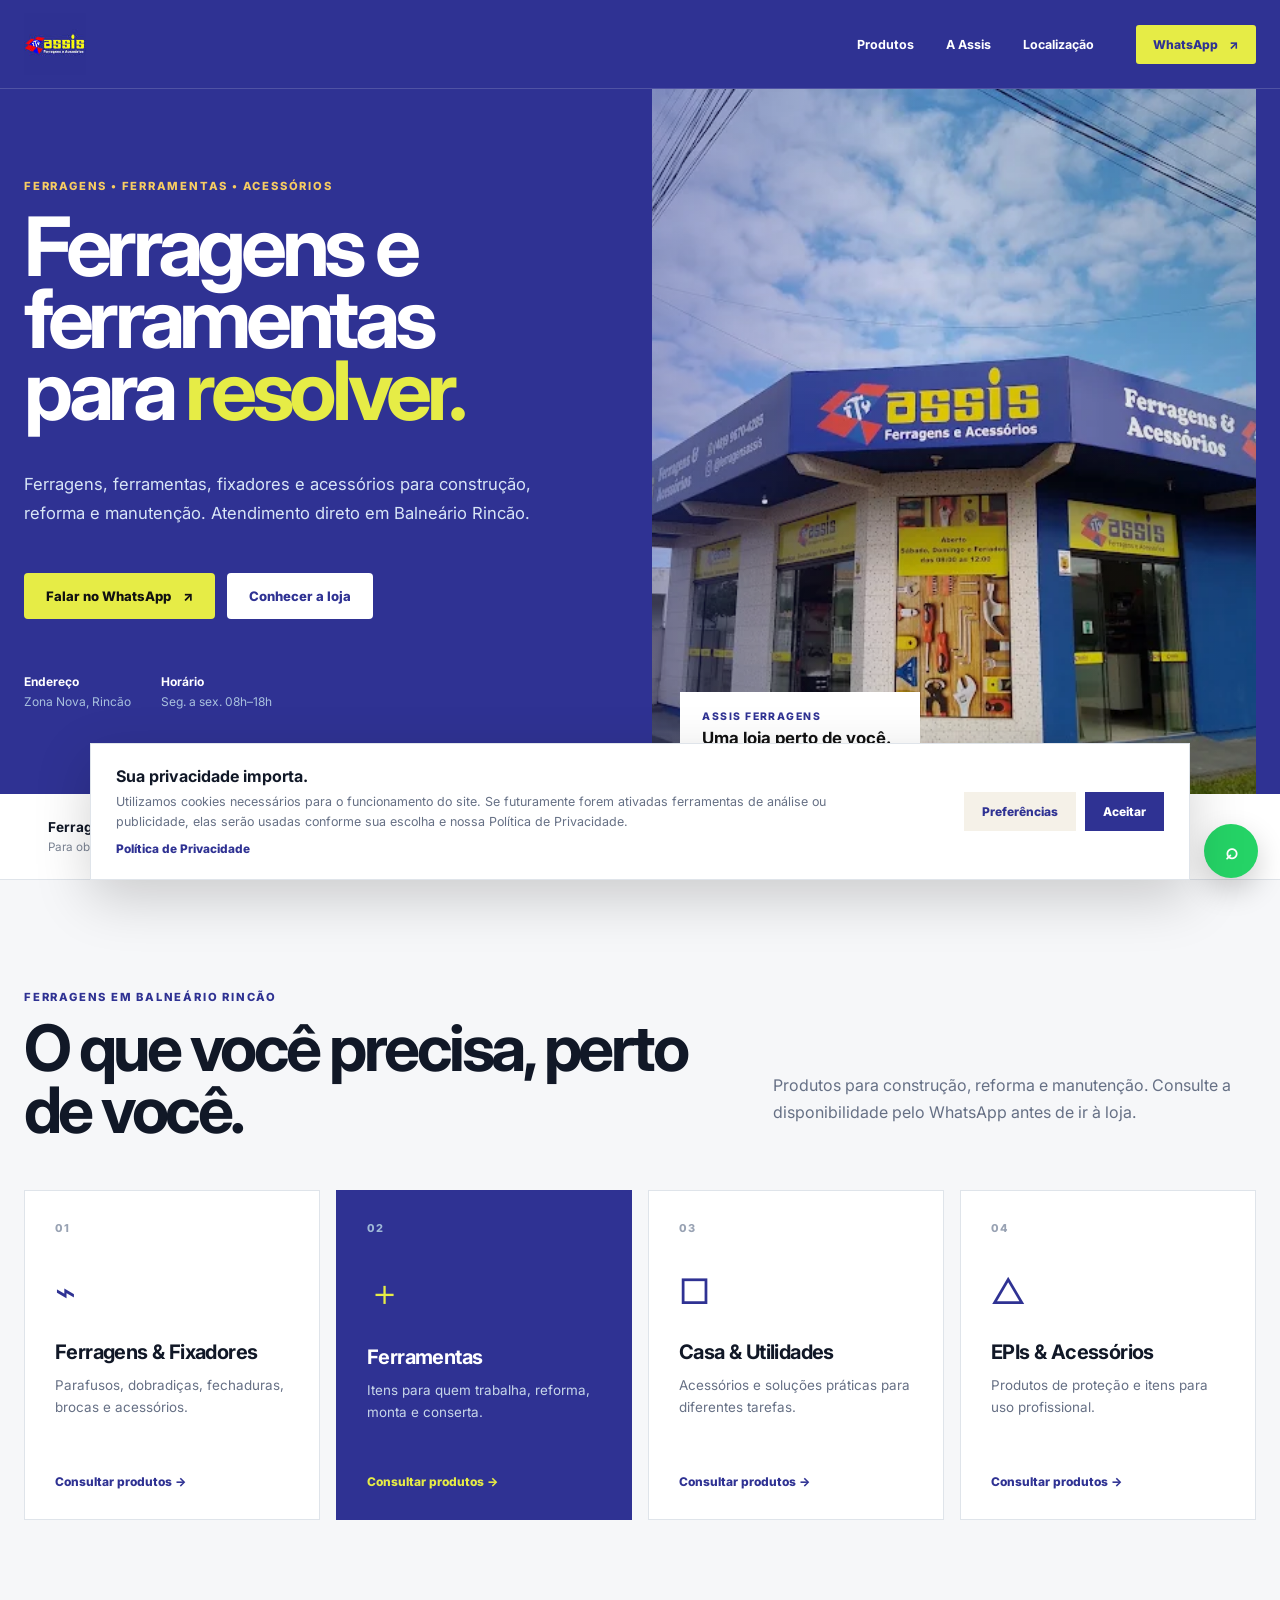
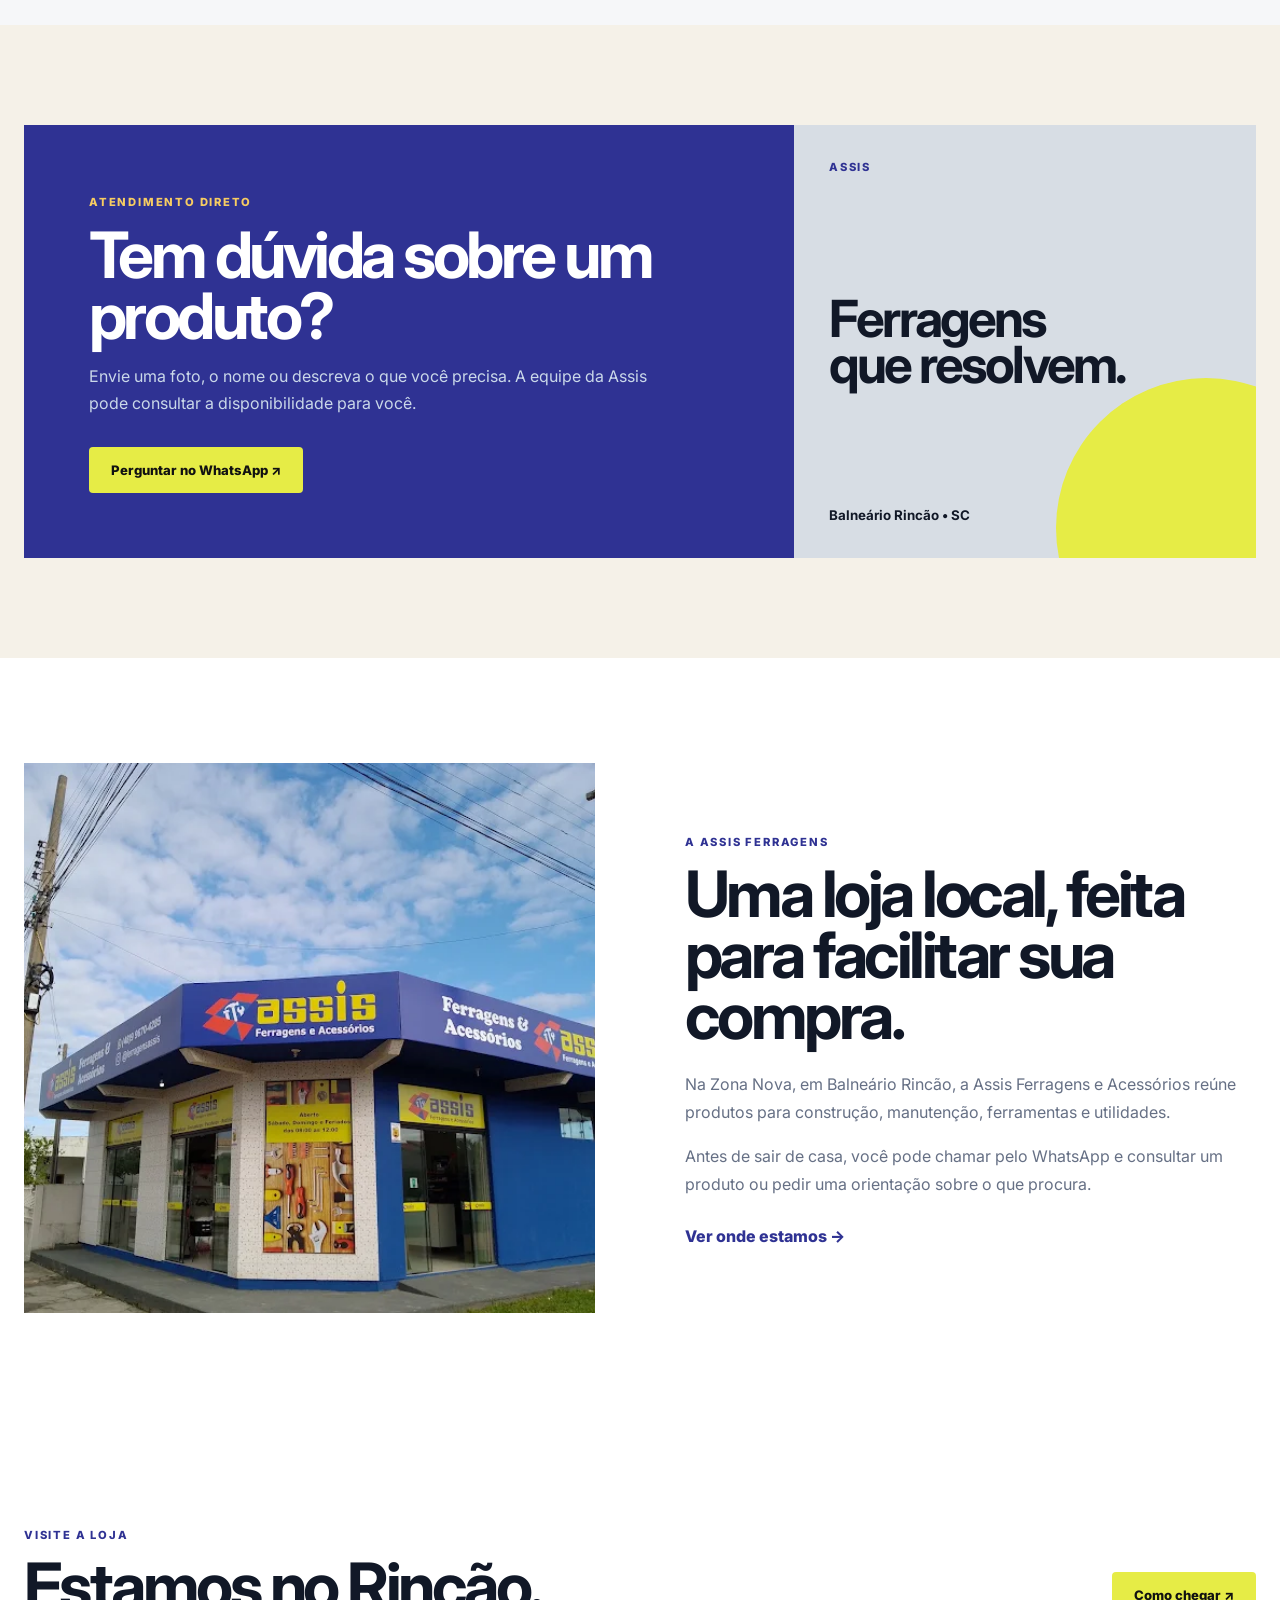
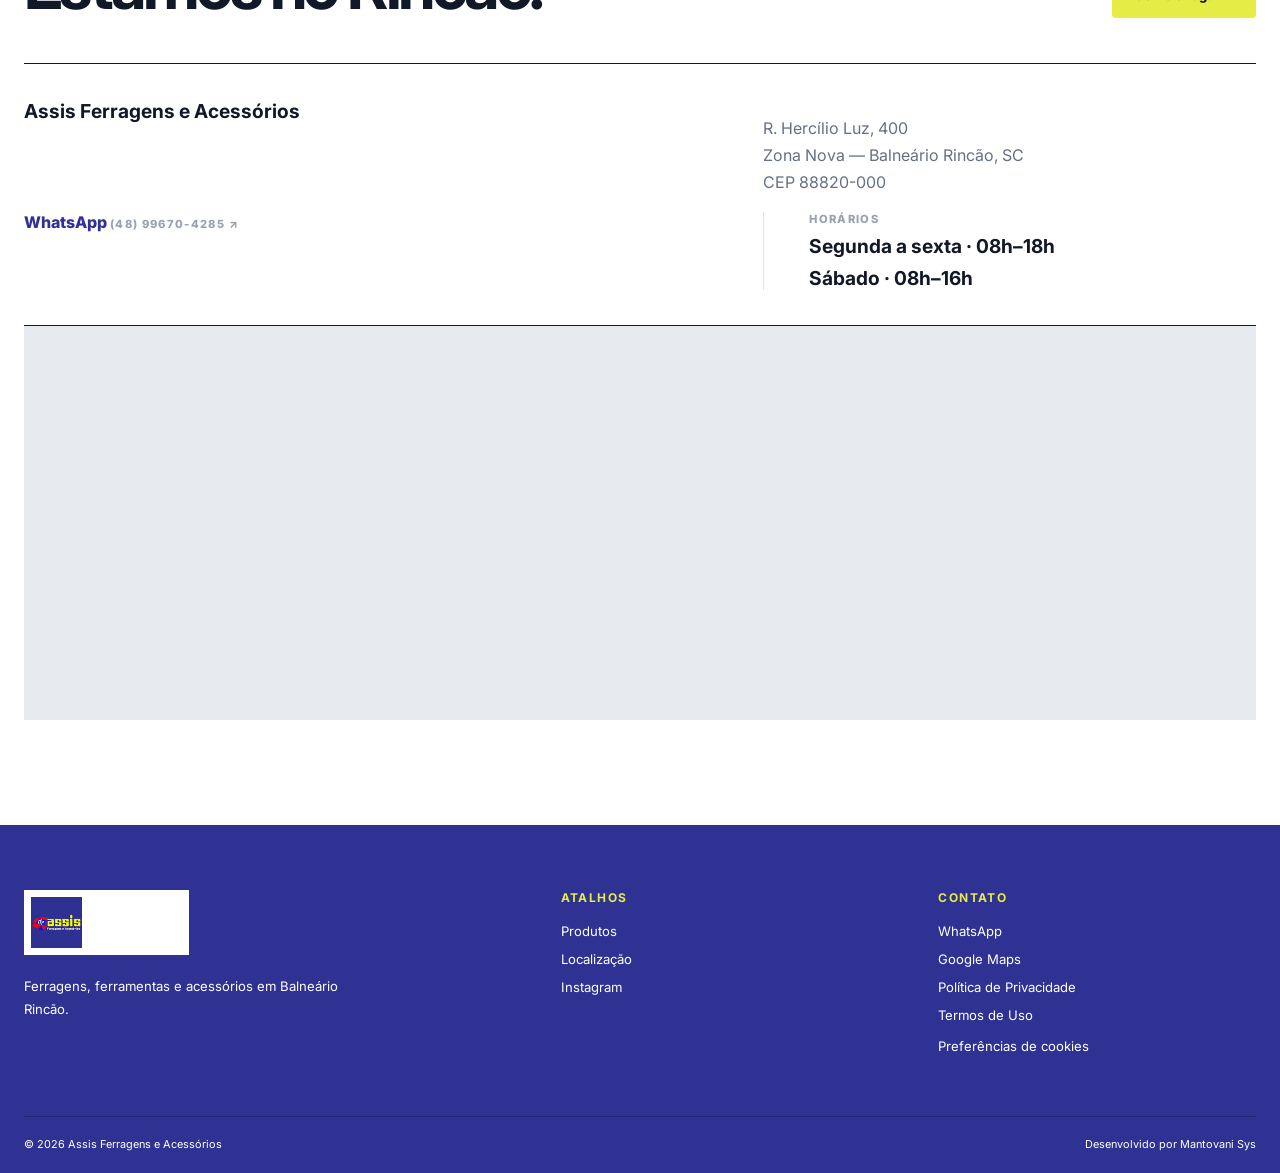
==== commit 84aa93de: "Refina UI, SEO local e seção de localização com mapa" ====
--- a/index.html
+++ b/index.html
@@ -5,8 +5,12 @@
     <meta charset="utf-8">
     <meta name="viewport" content="width=device-width,initial-scale=1">
     <meta name="description"
-        content="Assis Ferragens e Acessórios em Balneário Rincão. Ferragens, ferramentas, acessórios e soluções para sua casa, obra e manutenção.">
-    <meta name="theme-color" content="#0b3b78">
+        content="Assis Ferragens e Acessórios em Balneário Rincão, SC. Loja de ferragens, ferramentas, fixadores e acessórios para construção, reforma e manutenção.">
+    <meta name="keywords"
+        content="loja de ferragens Balneário Rincão, ferragens Balneário Rincão, ferramentas Balneário Rincão, parafusos Balneário Rincão, acessórios para construção, Assis Ferragens">
+    <meta name="theme-color" content="#2F3293">
+    <meta name="robots" content="index, follow">
+    <link rel="canonical" href="https://www.assisferragens.com.br/">
     <link rel="icon" href="images/logo.png">
     <link rel="apple-touch-icon" href="images/logo.png">
     <link rel="manifest" href="site.webmanifest">
@@ -19,7 +23,41 @@
     <link rel="stylesheet" href="css/sections.css">
     <link rel="stylesheet" href="css/footer.css">
     <link rel="stylesheet" href="css/responsive.css">
-    <title>Assis Ferragens e Acessórios | Balneário Rincão</title>
+    <title>Assis Ferragens e Acessórios | Ferragens e Ferramentas em Balneário Rincão</title>
+    <script type="application/ld+json">
+    {
+      "@context": "https://schema.org",
+      "@type": "HardwareStore",
+      "name": "Assis Ferragens e Acessórios",
+      "url": "https://www.assisferragens.com.br/",
+      "logo": "https://www.assisferragens.com.br/images/logo.png",
+      "image": "https://www.assisferragens.com.br/images/faxada.png",
+      "telephone": "+55 48 99670-4285",
+      "address": {
+        "@type": "PostalAddress",
+        "streetAddress": "R. Hercílio Luz, 400",
+        "addressLocality": "Balneário Rincão",
+        "addressRegion": "SC",
+        "postalCode": "88820-000",
+        "addressCountry": "BR"
+      },
+      "openingHoursSpecification": [
+        {
+          "@type": "OpeningHoursSpecification",
+          "dayOfWeek": ["Monday","Tuesday","Wednesday","Thursday","Friday"],
+          "opens": "08:00",
+          "closes": "18:00"
+        },
+        {
+          "@type": "OpeningHoursSpecification",
+          "dayOfWeek": "Saturday",
+          "opens": "08:00",
+          "closes": "16:00"
+        }
+      ],
+      "sameAs": ["https://www.instagram.com/assis.ferragens/"]
+    }
+    </script>
 </head>
 
 <body>
@@ -44,8 +82,8 @@
             <div class="container hero-grid">
                 <div class="hero-copy">
                     <span class="eyebrow">FERRAGENS • FERRAMENTAS • ACESSÓRIOS</span>
-                    <h1>O que você precisa para <em>resolver.</em></h1>
-                    <p>Ferragens, ferramentas e acessórios para construção, manutenção e para o dia a dia. Atendimento
+                    <h1>Ferragens e ferramentas para <em>resolver.</em></h1>
+                    <p>Ferragens, ferramentas, fixadores e acessórios para construção, reforma e manutenção. Atendimento
                         direto em Balneário Rincão.</p>
                     <div class="hero-actions"><a class="btn btn-primary" href="https://wa.me/5548996704285"
                             target="_blank" rel="noopener">Falar no WhatsApp <span>↗</span></a><a class="btn btn-light"
@@ -53,12 +91,12 @@
                     <div class="hero-meta"><span><strong>Endereço</strong>Zona Nova,
                             Rincão</span><span><strong>Horário</strong>Seg. a sex. 08h–18h</span></div>
                 </div>
-                <div class="hero-photo"><img src="images/faxada.png" alt="Fachada da Assis Ferragens e Acessórios">
+                <div class="hero-photo" data-parallax="0.12"><img class="parallax-media" src="images/faxada.png" alt="Fachada da Assis Ferragens e Acessórios em Balneário Rincão">
                     <div class="photo-label"><span>ASSIS FERRAGENS</span><strong>Uma loja perto de você.</strong></div>
                 </div>
             </div>
         </section>
-        <section class="trust-bar">
+        <section class="trust-bar reveal">
             <div class="container trust-grid">
                 <div><strong>Ferragens</strong><span>Para obra e manutenção</span></div>
                 <div><strong>Ferramentas</strong><span>Para diferentes trabalhos</span></div>
@@ -69,21 +107,20 @@
         <section class="section products" id="produtos">
             <div class="container">
                 <div class="section-head split">
-                    <div><span class="eyebrow">O que você encontra</span>
-                        <h2>Resolva sem complicar.</h2>
-                    </div>
-                    <p>Uma seleção de produtos para construção, reforma, manutenção e necessidades do dia a dia. Se não
-                        encontrar o que procura, mande uma mensagem.</p>
+                    <div><span class="eyebrow">Ferragens em Balneário Rincão</span>
+                        <h2>O que você precisa, perto de você.</h2>
+                    </div>
+                    <p>Produtos para construção, reforma e manutenção. Consulte a disponibilidade pelo WhatsApp antes de ir à loja.</p>
                 </div>
                 <div class="product-grid">
-                    <article class="product-card"><span class="product-number">01</span>
+                    <article class="product-card reveal"><span class="product-number">01</span>
                         <div class="product-icon">⌁</div>
                         <h3>Ferragens & Fixadores</h3>
                         <p>Parafusos, dobradiças, fechaduras, brocas e acessórios.</p><a
                             href="https://wa.me/5548996704285?text=Ol%C3%A1%2C%20procuro%20ferragens%20e%20fixadores."
                             target="_blank" rel="noopener">Consultar produtos →</a>
                     </article>
-                    <article class="product-card dark"><span class="product-number">02</span>
+                    <article class="product-card dark reveal"><span class="product-number">02</span>
                         <div class="product-icon">＋</div>
                         <h3>Ferramentas</h3>
                         <p>Itens para quem trabalha, reforma, monta e conserta.</p><a
@@ -107,7 +144,7 @@
                 </div>
             </div>
         </section>
-        <section class="showcase">
+        <section class="showcase" data-parallax-section>
             <div class="container showcase-grid">
                 <div class="showcase-copy"><span class="eyebrow">Atendimento direto</span>
                     <h2>Tem dúvida sobre um produto?</h2>
@@ -121,8 +158,7 @@
         </section>
         <section class="section about" id="sobre">
             <div class="container about-grid">
-                <div class="about-photo"><img src="images/faxada.png" alt="Fachada da Assis Ferragens e Acessórios"
-                        loading="lazy"></div>
+                <div class="about-photo" data-parallax="0.08"><img class="parallax-media" src="images/faxada.png" alt="Loja Assis Ferragens e Acessórios na Zona Nova, Balneário Rincão" loading="lazy"></div>
                 <div class="about-copy"><span class="eyebrow">A Assis Ferragens</span>
                     <h2>Uma loja local, feita para facilitar sua compra.</h2>
                     <p>Na Zona Nova, em Balneário Rincão, a Assis Ferragens e Acessórios reúne produtos para construção,
@@ -136,23 +172,36 @@
 
         <section class="section location" id="localizacao">
             <div class="container">
-                <div class="location-head">
-                    <div><span class="eyebrow">Visite a loja</span>
+                <div class="location-head reveal">
+                    <div>
+                        <span class="eyebrow">Visite a loja</span>
                         <h2>Estamos no Rincão.</h2>
-                    </div><a class="btn btn-primary"
-                        href="https://www.google.com/maps/search/?api=1&query=R.%20Herc%C3%ADlio%20Luz%2C%20400%2C%20Balne%C3%A1rio%20Rinc%C3%A3o%2C%20SC"
+                    </div>
+                    <a class="btn btn-primary"
+                        href="https://www.google.com/maps/dir/?api=1&destination=R.%20Herc%C3%ADlio%20Luz%2C%20400%2C%20Balne%C3%A1rio%20Rinc%C3%A3o%2C%20SC"
                         target="_blank" rel="noopener">Como chegar ↗</a>
                 </div>
-                <div class="location-card">
-                    <div><strong>Assis Ferragens e Acessórios</strong>
+                <div class="location-layout">
+                    <div class="location-card reveal">
+                        <strong>Assis Ferragens e Acessórios</strong>
                         <p>R. Hercílio Luz, 400<br>Zona Nova — Balneário Rincão, SC<br>CEP 88820-000</p>
-                        <p>WhatsApp: <a href="https://wa.me/5548996704285" target="_blank" rel="noopener">(48)
-                                99670-4285</a></p>
-                        <p>Instagram: <a href="https://www.instagram.com/assis.ferragens/" target="_blank"
-                                rel="noopener">@assis.ferragens</a></p>
-                    </div>
-                    <div><span>Horários</span><strong>Segunda a sexta: 08h às 18h</strong><strong>Sábados e feriados:
-                            08h às 16h</strong><small>Aberto todos os dias</small></div>
+                        <a class="location-contact" href="https://wa.me/5548996704285" target="_blank" rel="noopener">
+                            WhatsApp <span>(48) 99670-4285 ↗</span>
+                        </a>
+                        <div class="hours">
+                            <span>Horários</span>
+                            <strong>Segunda a sexta · 08h–18h</strong>
+                            <strong>Sábado · 08h–16h</strong>
+                        </div>
+                    </div>
+                    <div class="map-card reveal">
+                        <iframe
+                            src="https://www.google.com/maps?q=Assis%20Ferragens%20e%20Acess%C3%B3rios%2C%20R.%20Herc%C3%ADlio%20Luz%2C%20400%2C%20Balne%C3%A1rio%20Rinc%C3%A3o%2C%20SC&output=embed"
+                            title="Mapa da Assis Ferragens e Acessórios em Balneário Rincão"
+                            loading="lazy"
+                            referrerpolicy="no-referrer-when-downgrade"
+                            allowfullscreen></iframe>
+                    </div>
                 </div>
             </div>
         </section>
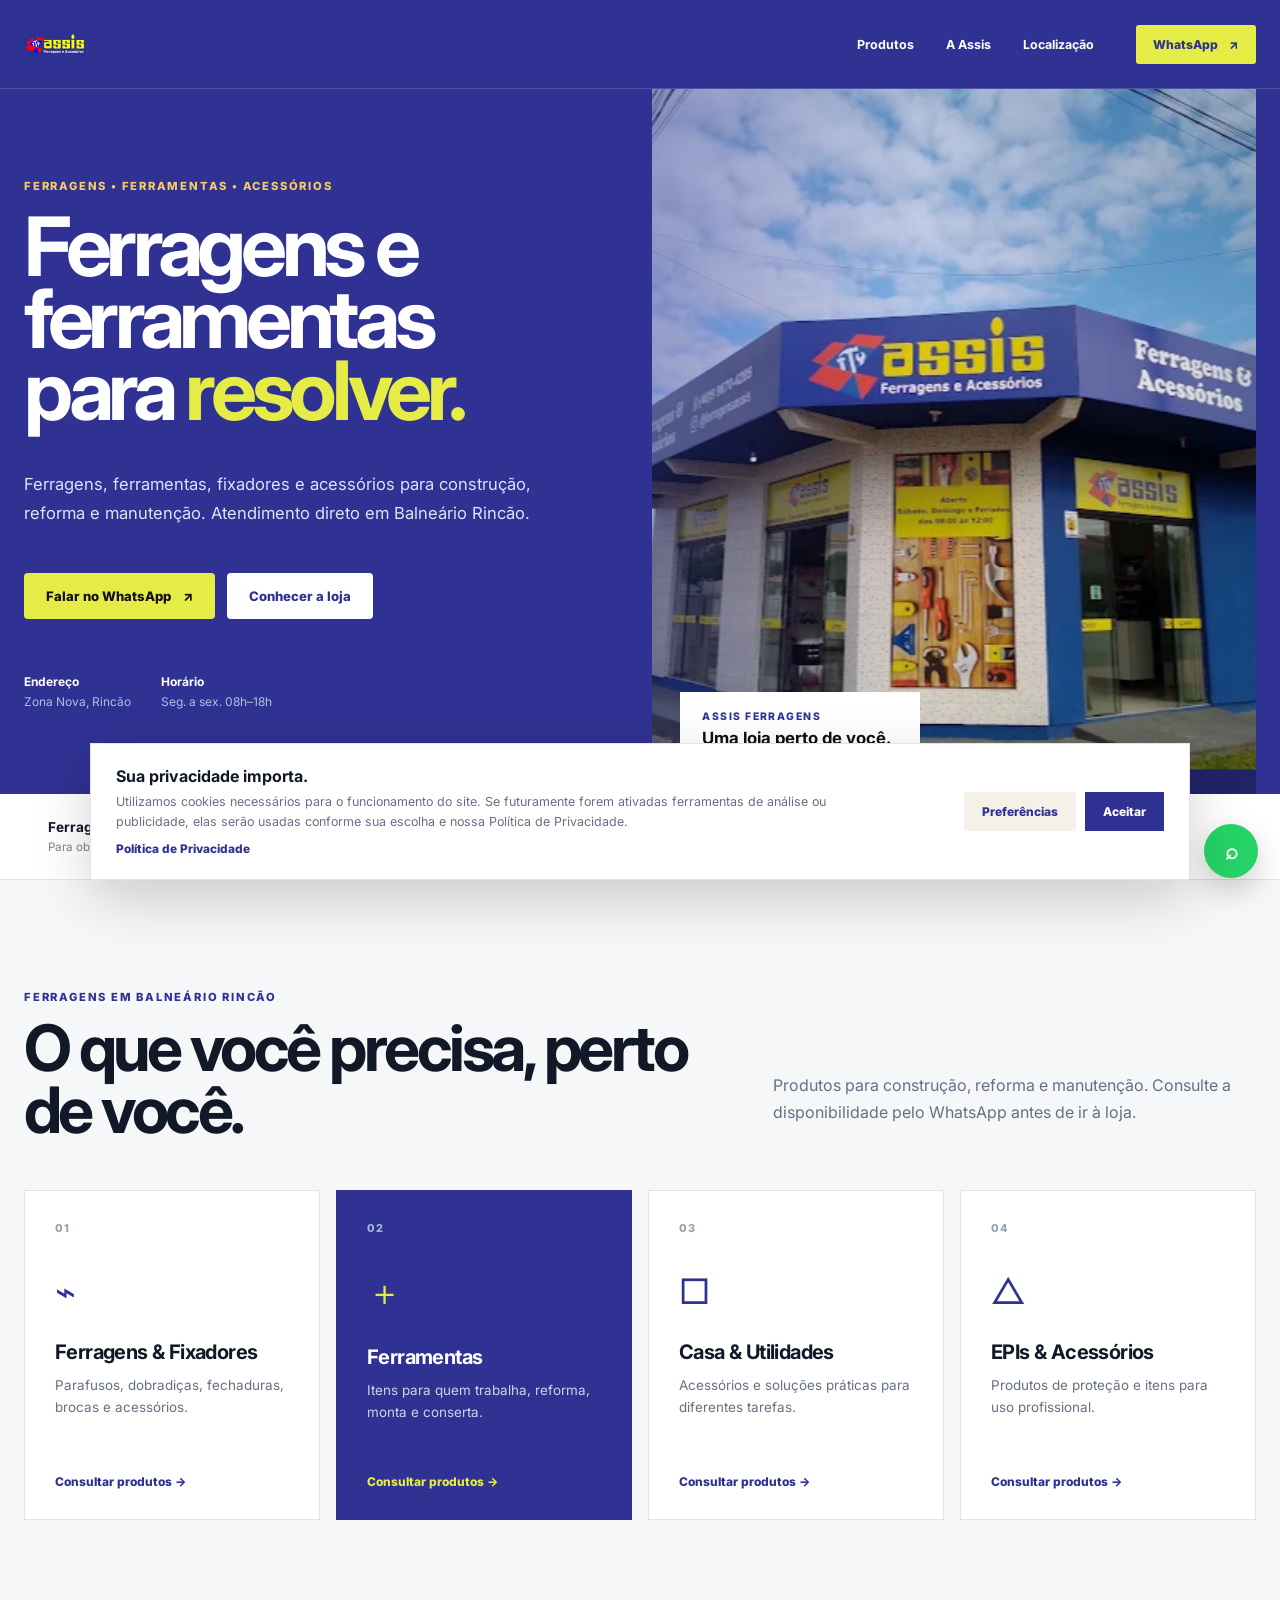
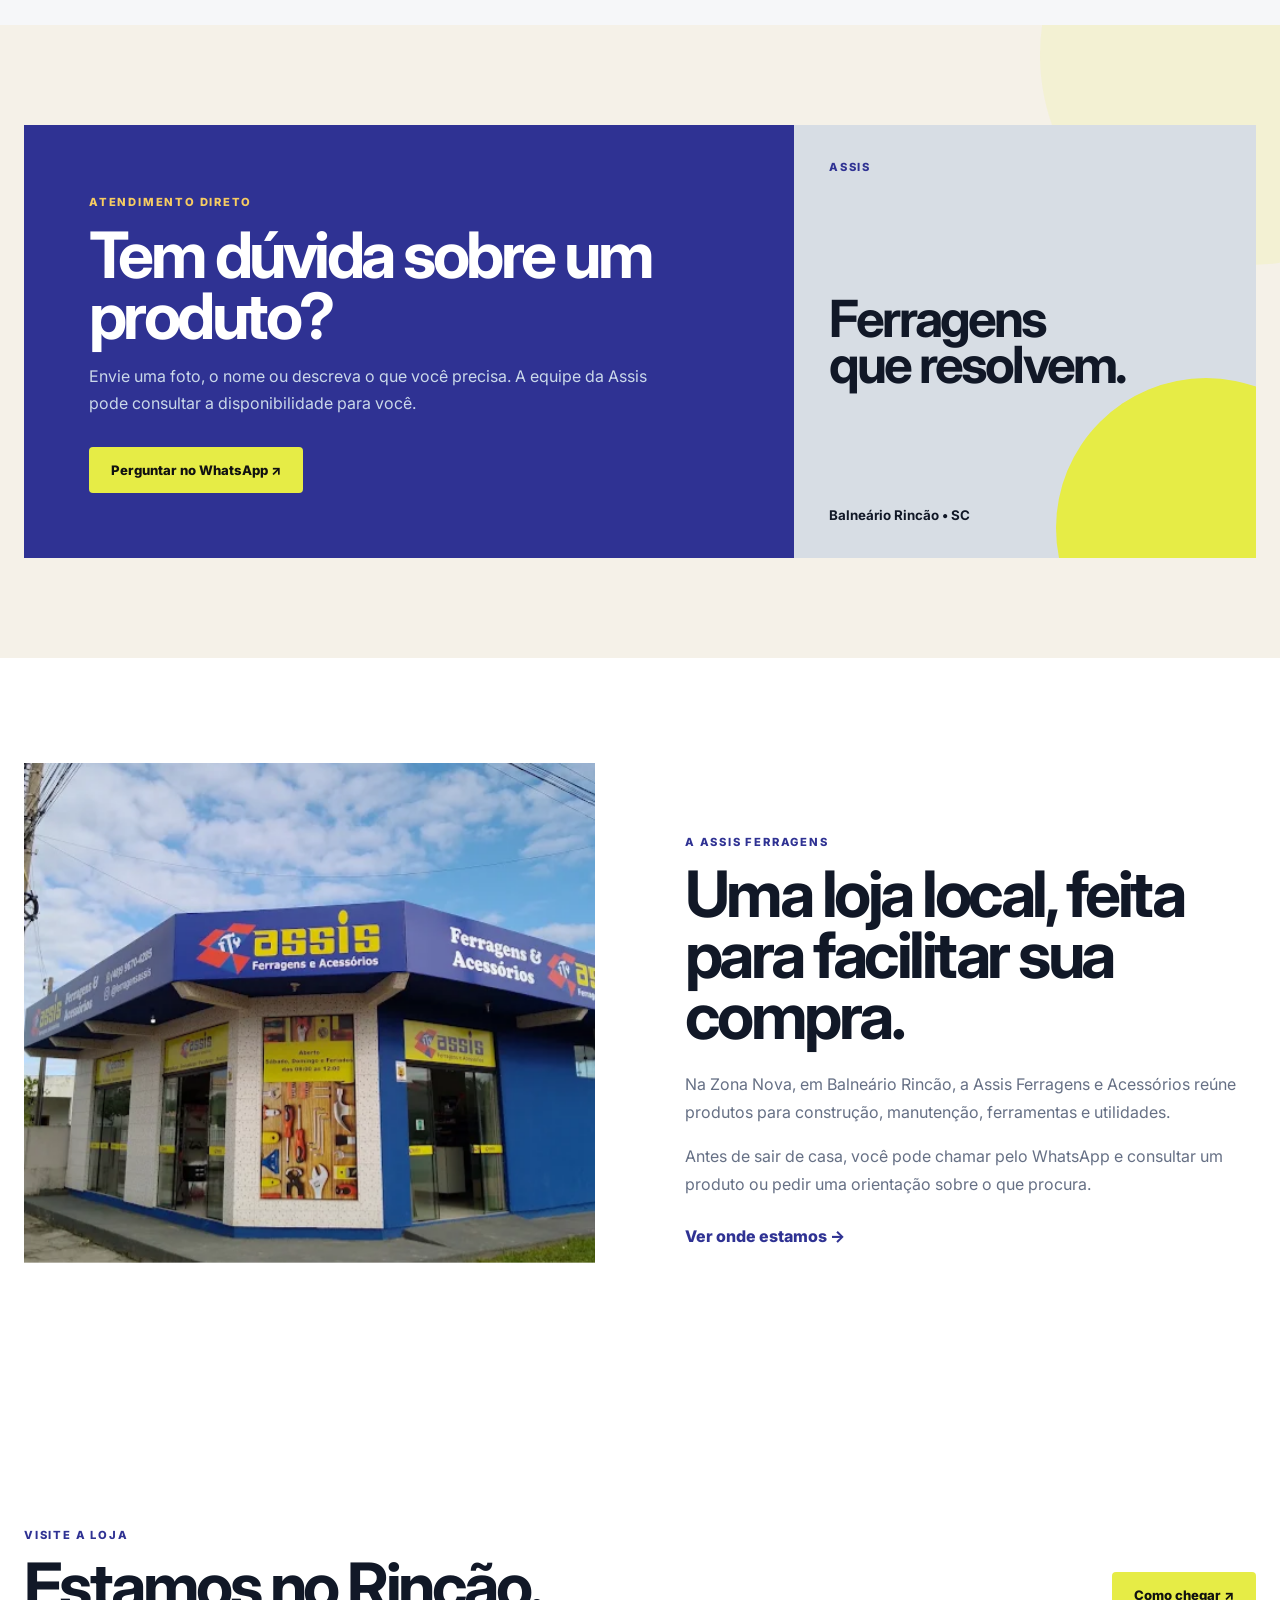
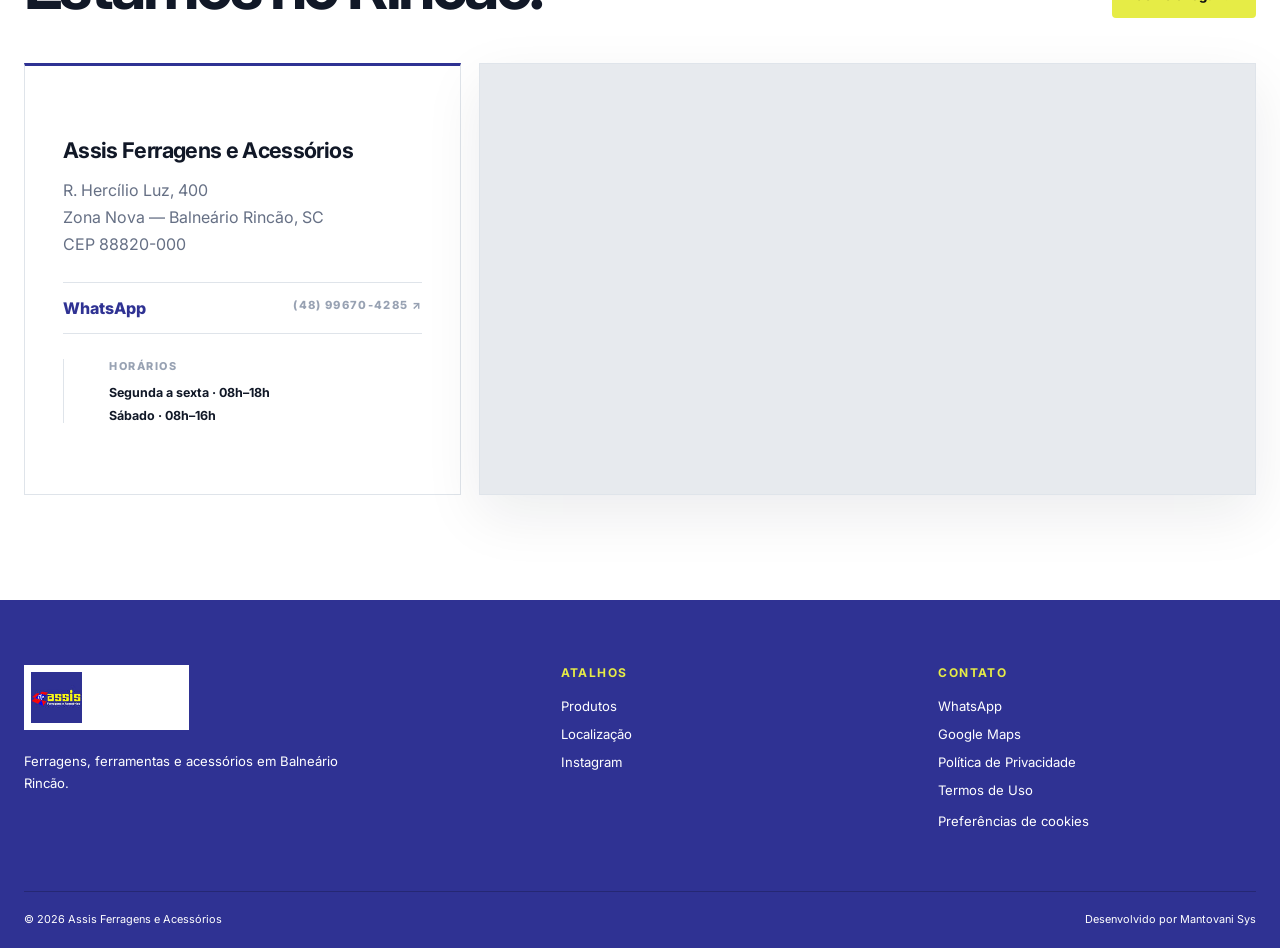
==== commit a143be09: "Corrige metadados e padroniza link do Google Maps" ====
--- a/index.html
+++ b/index.html
@@ -10,7 +10,6 @@
         content="loja de ferragens Balneário Rincão, ferragens Balneário Rincão, ferramentas Balneário Rincão, parafusos Balneário Rincão, acessórios para construção, Assis Ferragens">
     <meta name="theme-color" content="#2F3293">
     <meta name="robots" content="index, follow">
-    <link rel="canonical" href="https://www.assisferragens.com.br/">
     <link rel="icon" href="images/logo.png">
     <link rel="apple-touch-icon" href="images/logo.png">
     <link rel="manifest" href="site.webmanifest">
@@ -29,9 +28,6 @@
       "@context": "https://schema.org",
       "@type": "HardwareStore",
       "name": "Assis Ferragens e Acessórios",
-      "url": "https://www.assisferragens.com.br/",
-      "logo": "https://www.assisferragens.com.br/images/logo.png",
-      "image": "https://www.assisferragens.com.br/images/faxada.png",
       "telephone": "+55 48 99670-4285",
       "address": {
         "@type": "PostalAddress",
@@ -217,7 +213,7 @@
             </div>
             <div>
                 <h3>Contato</h3><a href="https://wa.me/5548996704285" target="_blank" rel="noopener">WhatsApp</a><a
-                    href="https://www.google.com/maps/search/?api=1&query=Assis%20Ferragens%20e%20Acess%C3%B3rios%2C%20Balne%C3%A1rio%20Rinc%C3%A3o%2C%20SC"
+                    href="https://www.google.com/maps/dir/?api=1&destination=R.%20Herc%C3%ADlio%20Luz%2C%20400%2C%20Balne%C3%A1rio%20Rinc%C3%A3o%2C%20SC"
                     target="_blank" rel="noopener">Google Maps</a><a href="politica-de-privacidade.html">Política de
                     Privacidade</a><a href="termos-de-uso.html">Termos de Uso</a><button class="footer-cookie-link"
                     type="button" data-cookie-settings>Preferências de cookies</button>
--- a/css/sections.css
+++ b/css/sections.css
@@ -435,4 +435,137 @@
      letter-spacing: .12em;
      color: #98a2b3;
      font-weight: 800
- }+ }
+
+/* Premium motion system */
+.reveal {
+    opacity: 0;
+    transform: translateY(28px);
+    transition: opacity .7s ease, transform .7s cubic-bezier(.2,.7,.2,1);
+}
+.reveal.is-visible {
+    opacity: 1;
+    transform: translateY(0);
+}
+.product-card:nth-child(2) { transition-delay: .06s; }
+.product-card:nth-child(3) { transition-delay: .12s; }
+.product-card:nth-child(4) { transition-delay: .18s; }
+
+.product-card {
+    overflow: hidden;
+    will-change: transform;
+}
+.product-card:before {
+    content: "";
+    position: absolute;
+    inset: auto -35px -55px auto;
+    width: 150px;
+    height: 150px;
+    border-radius: 50%;
+    background: var(--yellow);
+    opacity: 0;
+    transform: scale(.4);
+    transition: opacity .35s ease, transform .45s cubic-bezier(.2,.7,.2,1);
+}
+.product-card:hover:before {
+    opacity: .16;
+    transform: scale(1);
+}
+.parallax-media {
+    transform: scale(1.06) translate3d(0,0,0);
+    will-change: transform;
+}
+.hero-photo,
+.about-photo {
+    isolation: isolate;
+}
+.hero-photo .parallax-media,
+.about-photo .parallax-media {
+    transition: transform .15s linear;
+}
+.location-layout {
+    display: grid;
+    grid-template-columns: .72fr 1.28fr;
+    gap: 18px;
+    align-items: stretch;
+}
+.location-card {
+    min-height: 430px;
+    border: 1px solid var(--line);
+    border-top: 3px solid var(--blue);
+    border-bottom: 1px solid var(--line);
+    padding: 38px;
+    display: flex;
+    flex-direction: column;
+    justify-content: center;
+    background: #fff;
+}
+.location-card > strong {
+    font-size: 1.35rem;
+    letter-spacing: -.03em;
+}
+.location-card p {
+    margin: 14px 0 24px;
+}
+.location-contact {
+    display: flex;
+    justify-content: space-between;
+    gap: 15px;
+    padding: 15px 0;
+    border-top: 1px solid var(--line);
+    border-bottom: 1px solid var(--line);
+    color: var(--blue);
+    font-weight: 800;
+}
+.hours {
+    display: flex;
+    flex-direction: column;
+    gap: 7px;
+    margin-top: 25px;
+}
+.hours span {
+    font-size: .68rem;
+    text-transform: uppercase;
+    letter-spacing: .14em;
+    color: #98a2b3;
+    font-weight: 800;
+    margin-bottom: 4px;
+}
+.hours strong {
+    font-size: .78rem;
+}
+.map-card {
+    min-height: 430px;
+    overflow: hidden;
+    border: 1px solid var(--line);
+    background: #e7eaee;
+    box-shadow: 0 20px 55px rgba(17,24,39,.08);
+}
+.map-card iframe {
+    width: 100%;
+    height: 100%;
+    min-height: 430px;
+    display: block;
+    border: 0;
+    filter: saturate(.88) contrast(1.02);
+}
+.showcase {
+    position: relative;
+    overflow: hidden;
+}
+.showcase:before {
+    content: "";
+    position: absolute;
+    width: 420px;
+    height: 420px;
+    border-radius: 50%;
+    background: var(--yellow);
+    opacity: .13;
+    right: -180px;
+    top: -180px;
+}
+@media (prefers-reduced-motion: reduce) {
+    .reveal { opacity: 1; transform: none; transition: none; }
+    .parallax-media { transform: none !important; transition: none; }
+    .product-card { transition: none; }
+}
--- a/css/responsive.css
+++ b/css/responsive.css
@@ -61,15 +61,18 @@
         grid-template-columns: 1fr
     }
 
+    .location-layout {
+        grid-template-columns: 1fr;
+    }
+
     .location-card {
-        grid-template-columns: 1fr;
-        gap: 25px
-    }
-
-    .location-card>div:last-child {
-        border-left: 0;
-        border-top: 1px solid var(--line);
-        padding: 25px 0 0
+        min-height: auto;
+        gap: 25px;
+    }
+
+    .map-card,
+    .map-card iframe {
+        min-height: 390px;
     }
 
     .footer-grid {
@@ -200,6 +203,24 @@
         margin-top: 25px
     }
 
+    .location-card {
+        padding: 28px 22px;
+    }
+
+    .location-contact {
+        display: block;
+    }
+
+    .location-contact span {
+        display: block;
+        margin-top: 5px;
+    }
+
+    .map-card,
+    .map-card iframe {
+        min-height: 320px;
+    }
+
     .footer-grid {
         grid-template-columns: 1fr;
         gap: 35px
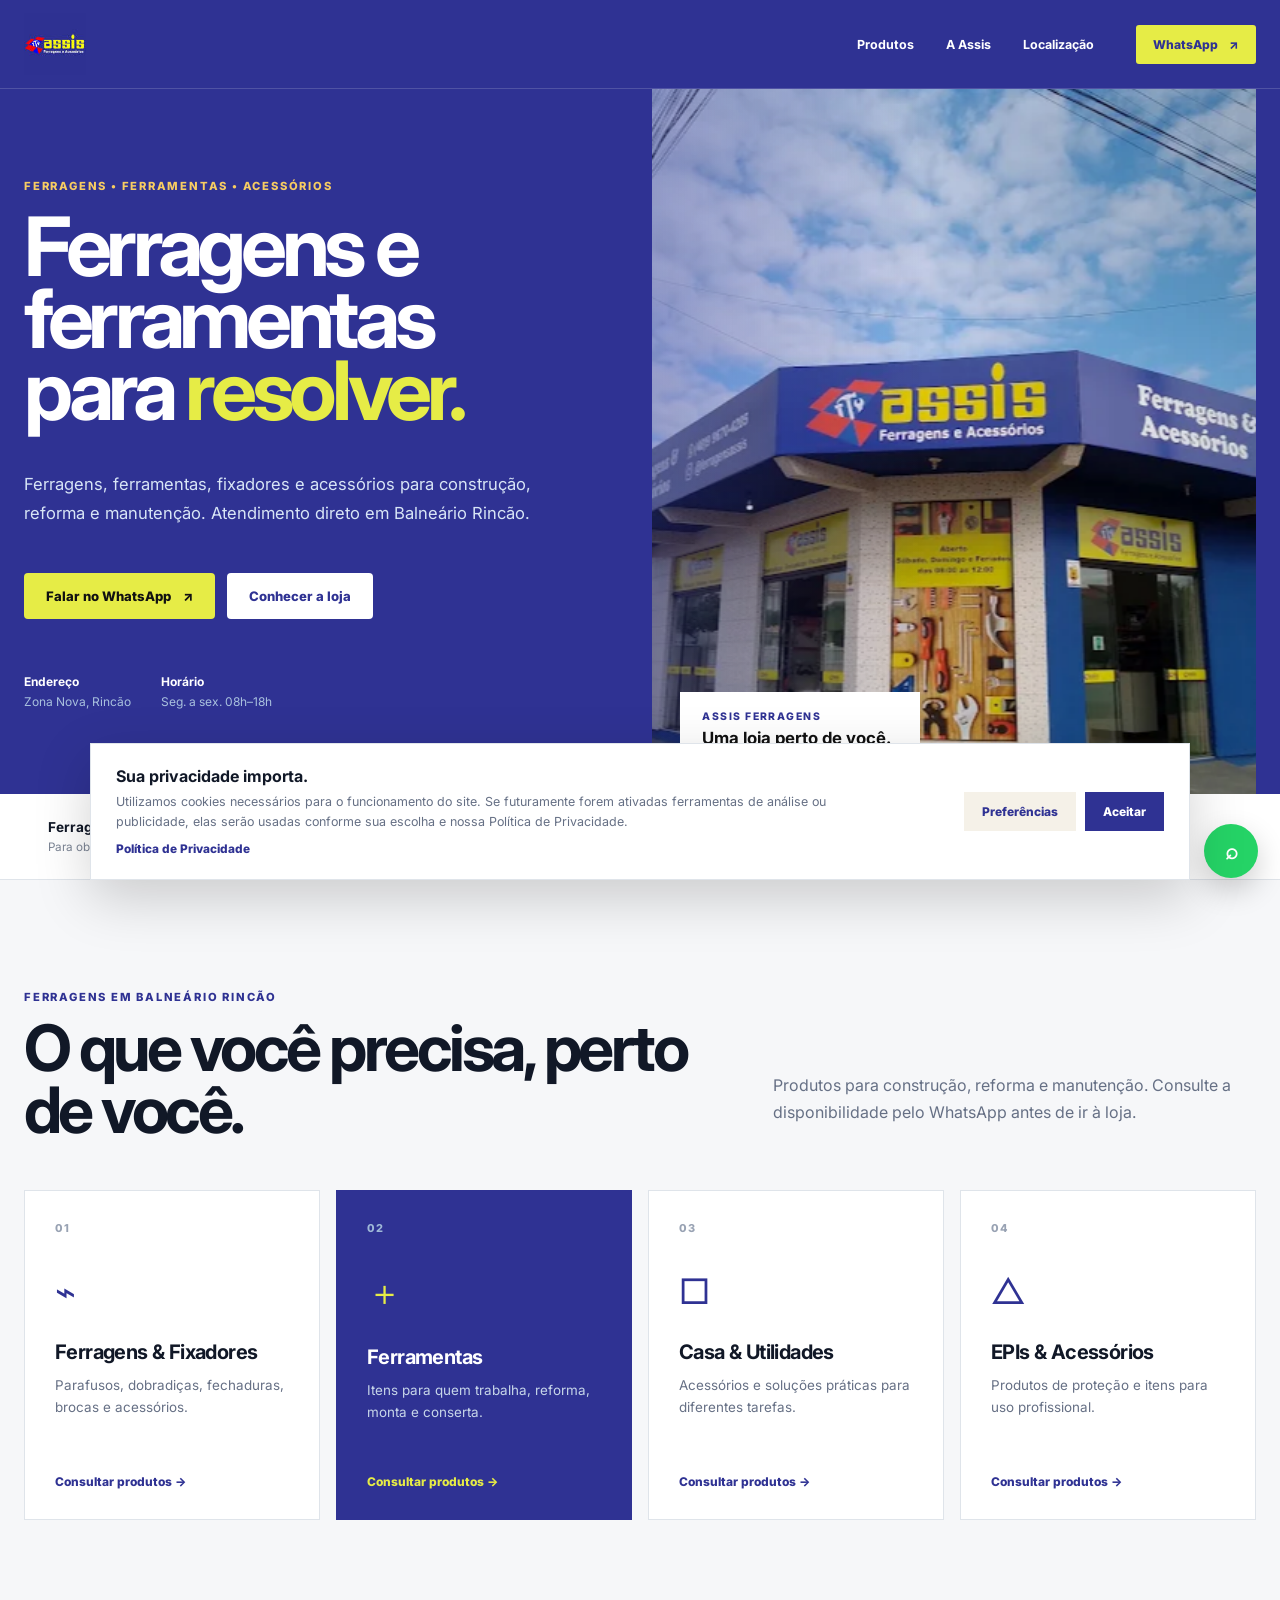
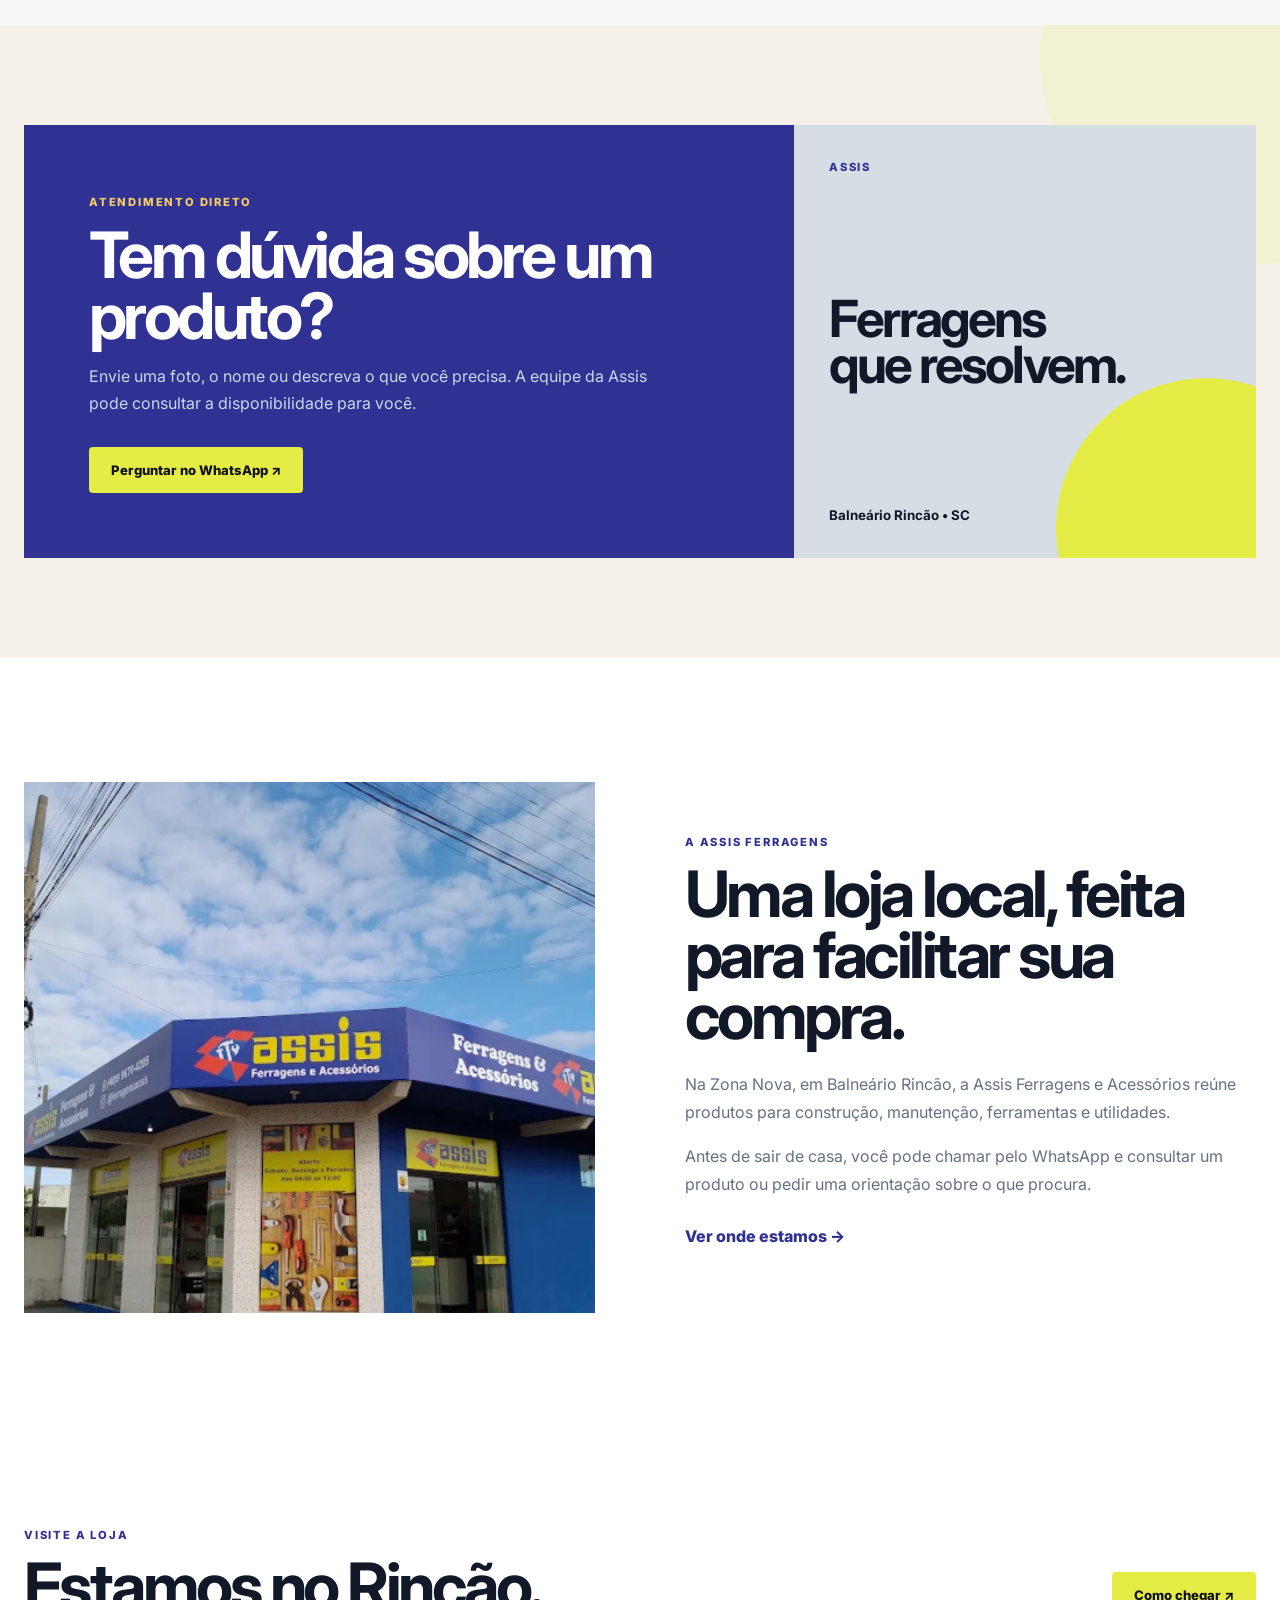
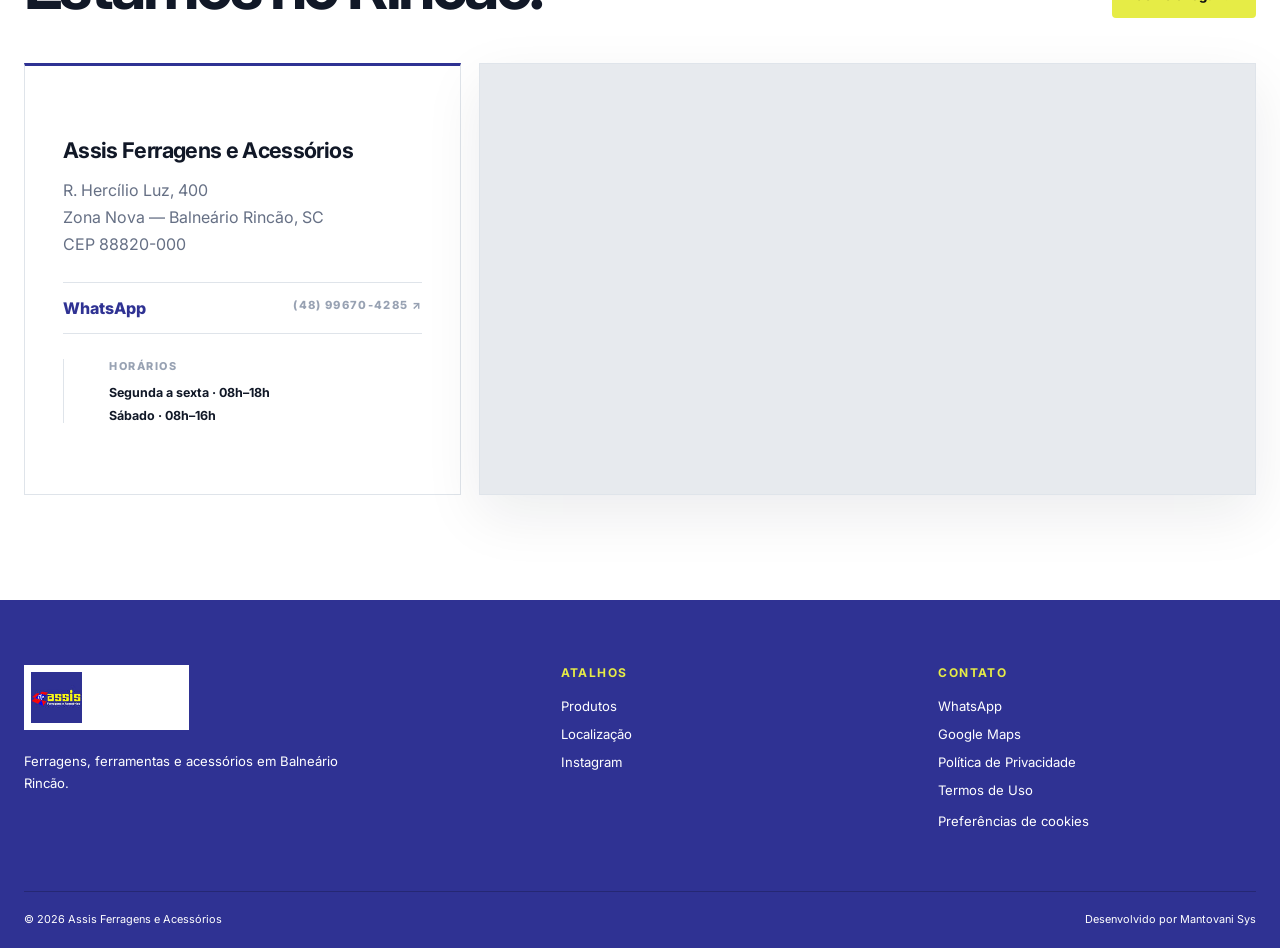
==== commit 5abb6d06: "Atualiza cache do JavaScript do parallax" ====
--- a/index.html
+++ b/index.html
@@ -9,8 +9,8 @@
     <meta name="keywords"
         content="loja de ferragens Balneário Rincão, ferragens Balneário Rincão, ferramentas Balneário Rincão, parafusos Balneário Rincão, acessórios para construção, Assis Ferragens">
     <meta name="theme-color" content="#2F3293">
-    <meta name="robots" content="index, follow">
-    <link rel="icon" href="images/logo.png">
+    <meta name="robots" content="index, follow">    <meta property="og:type" content="website">    <meta property="og:locale" content="pt_BR">    <meta property="og:title" content="Assis Ferragens e Acessórios | Balneário Rincão">    <meta property="og:description" content="Ferragens, ferramentas, fixadores e acessórios para construção, reforma e manutenção em Balneário Rincão, SC.">    <meta property="og:image" content="images/logo.png">    <meta name="twitter:card" content="summary">    <meta name="twitter:title" content="Assis Ferragens e Acessórios">    <meta name="twitter:description" content="Ferragens, ferramentas e acessórios em Balneário Rincão, SC.">
+    <link rel="icon" href="images/logo.png" type="image/jpeg">
     <link rel="apple-touch-icon" href="images/logo.png">
     <link rel="manifest" href="site.webmanifest">
     <link rel="preconnect" href="https://fonts.googleapis.com">
@@ -66,9 +66,9 @@
                         href="#sobre">A Assis</a><a href="#localizacao">Localização</a></nav>
                 <a class="nav-whatsapp" href="https://wa.me/5548996704285" target="_blank" rel="noopener">WhatsApp
                     <span>↗</span></a>
-                <button class="menu-btn" aria-label="Abrir menu" aria-expanded="false">☰</button>
-            </div>
-            <nav class="mobile-nav" aria-label="Menu mobile"><a href="#produtos">Produtos</a><a href="#sobre">A
+                <button class="menu-btn" type="button" aria-label="Abrir menu" aria-expanded="false" aria-controls="mobile-menu">☰</button>
+            </div>
+            <nav class="mobile-nav" id="mobile-menu" aria-label="Menu mobile"><a href="#produtos">Produtos</a><a href="#sobre">A
                     Assis</a><a href="#localizacao">Localização</a><a class="mobile-cta"
                     href="https://wa.me/5548996704285" target="_blank" rel="noopener">Falar no WhatsApp</a></nav>
         </div>
@@ -87,7 +87,8 @@
                     <div class="hero-meta"><span><strong>Endereço</strong>Zona Nova,
                             Rincão</span><span><strong>Horário</strong>Seg. a sex. 08h–18h</span></div>
                 </div>
-                <div class="hero-photo" data-parallax="0.12"><img class="parallax-media" src="images/faxada.png" alt="Fachada da Assis Ferragens e Acessórios em Balneário Rincão">
+                <div class="hero-photo" data-parallax="0.12"><img class="parallax-media" src="images/faxada.png"
+                        alt="Fachada da Assis Ferragens e Acessórios em Balneário Rincão">
                     <div class="photo-label"><span>ASSIS FERRAGENS</span><strong>Uma loja perto de você.</strong></div>
                 </div>
             </div>
@@ -106,7 +107,8 @@
                     <div><span class="eyebrow">Ferragens em Balneário Rincão</span>
                         <h2>O que você precisa, perto de você.</h2>
                     </div>
-                    <p>Produtos para construção, reforma e manutenção. Consulte a disponibilidade pelo WhatsApp antes de ir à loja.</p>
+                    <p>Produtos para construção, reforma e manutenção. Consulte a disponibilidade pelo WhatsApp antes de
+                        ir à loja.</p>
                 </div>
                 <div class="product-grid">
                     <article class="product-card reveal"><span class="product-number">01</span>
@@ -154,7 +156,8 @@
         </section>
         <section class="section about" id="sobre">
             <div class="container about-grid">
-                <div class="about-photo" data-parallax="0.08"><img class="parallax-media" src="images/faxada.png" alt="Loja Assis Ferragens e Acessórios na Zona Nova, Balneário Rincão" loading="lazy"></div>
+                <div class="about-photo" data-parallax="0.08"><img class="parallax-media" src="images/faxada.png"
+                        alt="Loja Assis Ferragens e Acessórios na Zona Nova, Balneário Rincão" loading="lazy"></div>
                 <div class="about-copy"><span class="eyebrow">A Assis Ferragens</span>
                     <h2>Uma loja local, feita para facilitar sua compra.</h2>
                     <p>Na Zona Nova, em Balneário Rincão, a Assis Ferragens e Acessórios reúne produtos para construção,
@@ -193,10 +196,8 @@
                     <div class="map-card reveal">
                         <iframe
                             src="https://www.google.com/maps?q=Assis%20Ferragens%20e%20Acess%C3%B3rios%2C%20R.%20Herc%C3%ADlio%20Luz%2C%20400%2C%20Balne%C3%A1rio%20Rinc%C3%A3o%2C%20SC&output=embed"
-                            title="Mapa da Assis Ferragens e Acessórios em Balneário Rincão"
-                            loading="lazy"
-                            referrerpolicy="no-referrer-when-downgrade"
-                            allowfullscreen></iframe>
+                            title="Mapa da Assis Ferragens e Acessórios em Balneário Rincão" loading="lazy"
+                            referrerpolicy="no-referrer-when-downgrade" allowfullscreen></iframe>
                     </div>
                 </div>
             </div>
@@ -253,7 +254,7 @@
     </div>
     <a class="floating-whatsapp" href="https://wa.me/5548996704285" target="_blank" rel="noopener"
         aria-label="Falar no WhatsApp">⌕</a>
-    <script src="js/main.js"></script>
+    <script src="js/main.js?v=2"></script>
 </body>
 
 </html>
